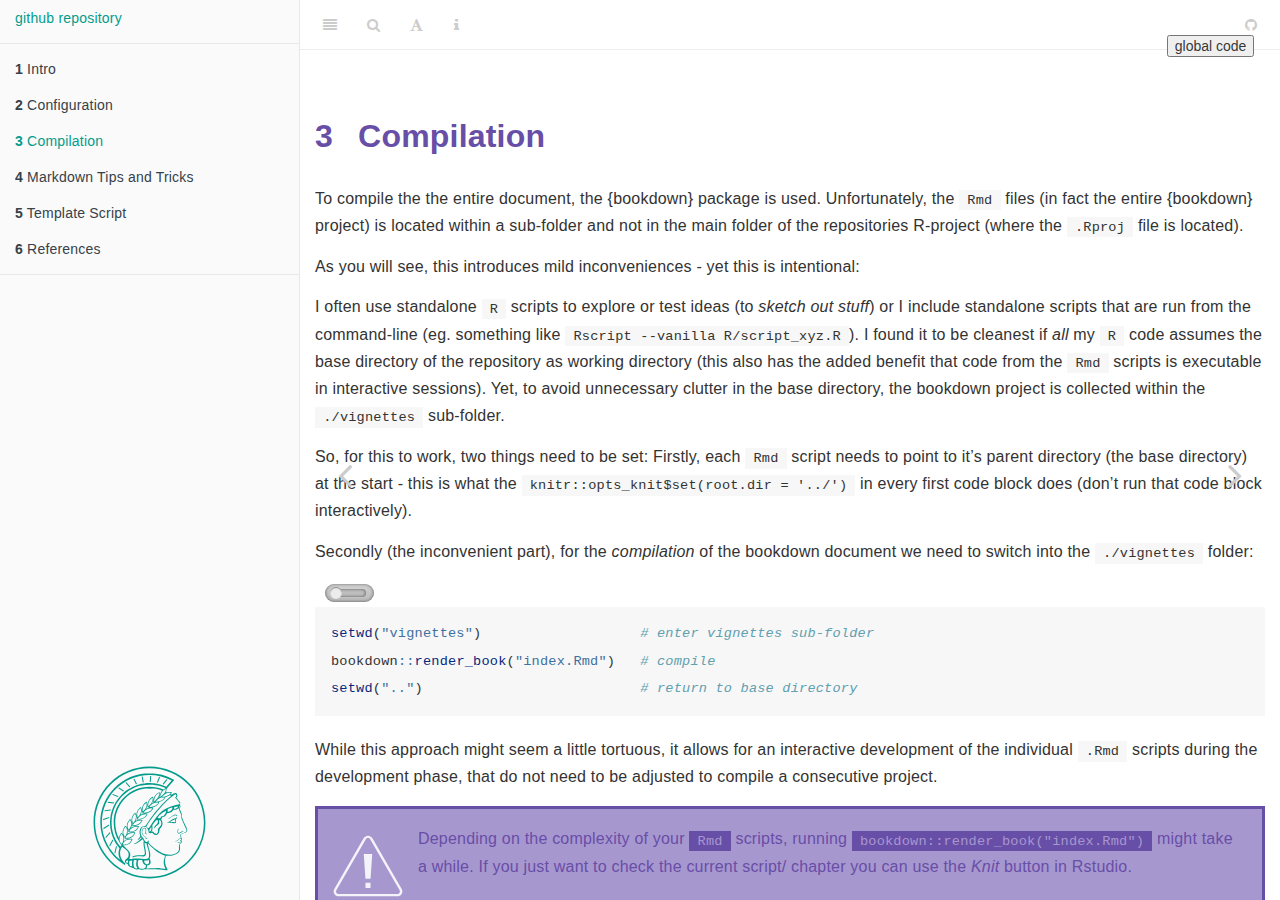
==== docs/compilation.html @ 354502ef "init" ====
<!DOCTYPE html>
<html lang="" xml:lang="">
<head>

  <meta charset="utf-8" />
  <meta http-equiv="X-UA-Compatible" content="IE=edge" />
  <title>3 Compilation | Ecology of Animal Societies</title>
  <meta name="description" content="A template for Rmarkdown-based project documentation" />
  <meta name="generator" content="bookdown 0.19 and GitBook 2.6.7" />

  <meta property="og:title" content="3 Compilation | Ecology of Animal Societies" />
  <meta property="og:type" content="book" />
  
  
  <meta property="og:description" content="A template for Rmarkdown-based project documentation" />
  <meta name="github-repo" content="k-hench/eas_bookdown" />

  <meta name="twitter:card" content="summary" />
  <meta name="twitter:title" content="3 Compilation | Ecology of Animal Societies" />
  
  <meta name="twitter:description" content="A template for Rmarkdown-based project documentation" />
  

<meta name="author" content="Author Name" />


<meta name="date" content="2021-02-04" />

  <meta name="viewport" content="width=device-width, initial-scale=1" />
  <meta name="apple-mobile-web-app-capable" content="yes" />
  <meta name="apple-mobile-web-app-status-bar-style" content="black" />
  
  
<link rel="prev" href="configuration.html"/>
<link rel="next" href="markdown-tips-and-tricks.html"/>
<script src="libs/header-attrs-2.6/header-attrs.js"></script>
<script src="libs/jquery-2.2.3/jquery.min.js"></script>
<link href="libs/gitbook-2.6.7/css/style.css" rel="stylesheet" />
<link href="libs/gitbook-2.6.7/css/plugin-table.css" rel="stylesheet" />
<link href="libs/gitbook-2.6.7/css/plugin-bookdown.css" rel="stylesheet" />
<link href="libs/gitbook-2.6.7/css/plugin-highlight.css" rel="stylesheet" />
<link href="libs/gitbook-2.6.7/css/plugin-search.css" rel="stylesheet" />
<link href="libs/gitbook-2.6.7/css/plugin-fontsettings.css" rel="stylesheet" />
<link href="libs/gitbook-2.6.7/css/plugin-clipboard.css" rel="stylesheet" />










<script>
/* ========================================================================
 * Bootstrap: transition.js v3.3.7
 * http://getbootstrap.com/javascript/#transitions
 * ========================================================================
 * Copyright 2011-2016 Twitter, Inc.
 * Licensed under MIT (https://github.com/twbs/bootstrap/blob/master/LICENSE)
 * ======================================================================== */


+function ($) {
  'use strict';

  // CSS TRANSITION SUPPORT (Shoutout: http://www.modernizr.com/)
  // ============================================================

  function transitionEnd() {
    var el = document.createElement('bootstrap')

    var transEndEventNames = {
      WebkitTransition : 'webkitTransitionEnd',
      MozTransition    : 'transitionend',
      OTransition      : 'oTransitionEnd otransitionend',
      transition       : 'transitionend'
    }

    for (var name in transEndEventNames) {
      if (el.style[name] !== undefined) {
        return { end: transEndEventNames[name] }
      }
    }

    return false // explicit for ie8 (  ._.)
  }

  // http://blog.alexmaccaw.com/css-transitions
  $.fn.emulateTransitionEnd = function (duration) {
    var called = false
    var $el = this
    $(this).one('bsTransitionEnd', function () { called = true })
    var callback = function () { if (!called) $($el).trigger($.support.transition.end) }
    setTimeout(callback, duration)
    return this
  }

  $(function () {
    $.support.transition = transitionEnd()

    if (!$.support.transition) return

    $.event.special.bsTransitionEnd = {
      bindType: $.support.transition.end,
      delegateType: $.support.transition.end,
      handle: function (e) {
        if ($(e.target).is(this)) return e.handleObj.handler.apply(this, arguments)
      }
    }
  })

}(jQuery);
</script>
<script>
/* ========================================================================
 * Bootstrap: collapse.js v3.3.7
 * http://getbootstrap.com/javascript/#collapse
 * ========================================================================
 * Copyright 2011-2016 Twitter, Inc.
 * Licensed under MIT (https://github.com/twbs/bootstrap/blob/master/LICENSE)
 * ======================================================================== */

/* jshint latedef: false */

+function ($) {
  'use strict';

  // COLLAPSE PUBLIC CLASS DEFINITION
  // ================================

  var Collapse = function (element, options) {
    this.$element      = $(element)
    this.options       = $.extend({}, Collapse.DEFAULTS, options)
    this.$trigger      = $('[data-toggle="collapse"][href="#' + element.id + '"],' +
                           '[data-toggle="collapse"][data-target="#' + element.id + '"]')
    this.transitioning = null

    if (this.options.parent) {
      this.$parent = this.getParent()
    } else {
      this.addAriaAndCollapsedClass(this.$element, this.$trigger)
    }

    if (this.options.toggle) this.toggle()
  }

  Collapse.VERSION  = '3.3.7'

  Collapse.TRANSITION_DURATION = 350

  Collapse.DEFAULTS = {
    toggle: true
  }

  Collapse.prototype.dimension = function () {
    var hasWidth = this.$element.hasClass('width')
    return hasWidth ? 'width' : 'height'
  }

  Collapse.prototype.show = function () {
    if (this.transitioning || this.$element.hasClass('in')) return

    var activesData
    var actives = this.$parent && this.$parent.children('.panel').children('.in, .collapsing')

    if (actives && actives.length) {
      activesData = actives.data('bs.collapse')
      if (activesData && activesData.transitioning) return
    }

    var startEvent = $.Event('show.bs.collapse')
    this.$element.trigger(startEvent)
    if (startEvent.isDefaultPrevented()) return

    if (actives && actives.length) {
      Plugin.call(actives, 'hide')
      activesData || actives.data('bs.collapse', null)
    }

    var dimension = this.dimension()

    this.$element
      .removeClass('collapse')
      .addClass('collapsing')[dimension](0)
      .attr('aria-expanded', true)

    this.$trigger
      .removeClass('collapsed')
      .attr('aria-expanded', true)

    this.transitioning = 1

    var complete = function () {
      this.$element
        .removeClass('collapsing')
        .addClass('collapse in')[dimension]('')
      this.transitioning = 0
      this.$element
        .trigger('shown.bs.collapse')
    }

    if (!$.support.transition) return complete.call(this)

    var scrollSize = $.camelCase(['scroll', dimension].join('-'))

    this.$element
      .one('bsTransitionEnd', $.proxy(complete, this))
      .emulateTransitionEnd(Collapse.TRANSITION_DURATION)[dimension](this.$element[0][scrollSize])
  }

  Collapse.prototype.hide = function () {
    if (this.transitioning || !this.$element.hasClass('in')) return

    var startEvent = $.Event('hide.bs.collapse')
    this.$element.trigger(startEvent)
    if (startEvent.isDefaultPrevented()) return

    var dimension = this.dimension()

    this.$element[dimension](this.$element[dimension]())[0].offsetHeight

    this.$element
      .addClass('collapsing')
      .removeClass('collapse in')
      .attr('aria-expanded', false)

    this.$trigger
      .addClass('collapsed')
      .attr('aria-expanded', false)

    this.transitioning = 1

    var complete = function () {
      this.transitioning = 0
      this.$element
        .removeClass('collapsing')
        .addClass('collapse')
        .trigger('hidden.bs.collapse')
    }

    if (!$.support.transition) return complete.call(this)

    this.$element
      [dimension](0)
      .one('bsTransitionEnd', $.proxy(complete, this))
      .emulateTransitionEnd(Collapse.TRANSITION_DURATION)
  }

  Collapse.prototype.toggle = function () {
    this[this.$element.hasClass('in') ? 'hide' : 'show']()
  }

  Collapse.prototype.getParent = function () {
    return $(this.options.parent)
      .find('[data-toggle="collapse"][data-parent="' + this.options.parent + '"]')
      .each($.proxy(function (i, element) {
        var $element = $(element)
        this.addAriaAndCollapsedClass(getTargetFromTrigger($element), $element)
      }, this))
      .end()
  }

  Collapse.prototype.addAriaAndCollapsedClass = function ($element, $trigger) {
    var isOpen = $element.hasClass('in')

    $element.attr('aria-expanded', isOpen)
    $trigger
      .toggleClass('collapsed', !isOpen)
      .attr('aria-expanded', isOpen)
  }

  function getTargetFromTrigger($trigger) {
    var href
    var target = $trigger.attr('data-target')
      || (href = $trigger.attr('href')) && href.replace(/.*(?=#[^\s]+$)/, '') // strip for ie7

    return $(target)
  }


  // COLLAPSE PLUGIN DEFINITION
  // ==========================

  function Plugin(option) {
    return this.each(function () {
      var $this   = $(this)
      var data    = $this.data('bs.collapse')
      var options = $.extend({}, Collapse.DEFAULTS, $this.data(), typeof option == 'object' && option)

      if (!data && options.toggle && /show|hide/.test(option)) options.toggle = false
      if (!data) $this.data('bs.collapse', (data = new Collapse(this, options)))
      if (typeof option == 'string') data[option]()
    })
  }

  var old = $.fn.collapse

  $.fn.collapse             = Plugin
  $.fn.collapse.Constructor = Collapse


  // COLLAPSE NO CONFLICT
  // ====================

  $.fn.collapse.noConflict = function () {
    $.fn.collapse = old
    return this
  }


  // COLLAPSE DATA-API
  // =================

  $(document).on('click.bs.collapse.data-api', '[data-toggle="collapse"]', function (e) {
    var $this   = $(this)

    if (!$this.attr('data-target')) e.preventDefault()

    var $target = getTargetFromTrigger($this)
    var data    = $target.data('bs.collapse')
    var option  = data ? 'toggle' : $this.data()

    Plugin.call($target, option)
  })

}(jQuery);
</script>
<script>
window.initializeCodeFolding = function(show) {

  // handlers for show-all and hide all
  $("#rmd-show-all-code").click(function() {
    $('div.r-code-collapse').each(function() {
      $(this).collapse('show');
    });
  });
  $("#rmd-hide-all-code").click(function() {
    $('div.r-code-collapse').each(function() {
      $(this).collapse('hide');
    });
  });
  
  // index for unique code element ids
  var currentIndex = 1;

  // select all R code blocks
  var rCodeBlocks = $('pre.sourceCode, pre.r, pre.python, pre.bash, pre.sql, pre.cpp, pre.stan');
  rCodeBlocks.each(function() {

    // create a collapsable div to wrap the code in
    var div = $('<div class="collapse r-code-collapse"></div>');
    if (show)
      div.addClass('in');
    var id = 'rcode-643E0F36' + currentIndex++;
    div.attr('id', id);
    $(this).before(div);
    $(this).detach().appendTo(div);

    // add a show code button right above
    // var showCodeText = $('<span>' + (show ? 'Hide' : 'Code') + '</span>');
    var showCodeText = $('<img style="width:45px;" src="img/both.svg">');
    var showCodeButton = $('<button type="button" class="btn btn-default btn-xs code-folding-btn pull-right"></button>');
    showCodeButton.append(showCodeText);
    showCodeButton
        .attr('data-toggle', 'collapse')
        .attr('data-target', '#' + id)
        .attr('aria-expanded', show)
        .attr('aria-controls', id);

    var buttonRow = $('<div class="row"></div>');
    var buttonCol = $('<div class="col-md-12"></div>');

    var buttonColK = $('<div class="check"><input type="checkbox" id="cc_' + id + '" class="btn btn-default btn-xs code-folding-btn pull-right ch1" /><label class="checktrue" for="cc_' + id + '" ></label></div>');

    buttonColK
        .attr('data-toggle', 'collapse')
        .attr('data-target', '#' + id)
        .attr('aria-expanded', show)
        .attr('aria-controls', id);

    //buttonCol.append(showCodeButton);
    buttonRow.append(buttonCol);
    buttonCol.append(buttonColK);

    div.before(buttonRow);

    // update state of button on show/hide
    div.on('hidden.bs.collapse', function () {
      showCodeText.text();
    });
    div.on('show.bs.collapse', function () {
      showCodeText.text();
    });
  });

}
</script>
<script>
/* ========================================================================
 * Bootstrap: dropdown.js v3.3.7
 * http://getbootstrap.com/javascript/#dropdowns
 * ========================================================================
 * Copyright 2011-2016 Twitter, Inc.
 * Licensed under MIT (https://github.com/twbs/bootstrap/blob/master/LICENSE)
 * ======================================================================== */


+function ($) {
  'use strict';

  // DROPDOWN CLASS DEFINITION
  // =========================

  var backdrop = '.dropdown-backdrop'
  var toggle   = '[data-toggle="dropdown"]'
  var Dropdown = function (element) {
    $(element).on('click.bs.dropdown', this.toggle)
  }

  Dropdown.VERSION = '3.3.7'

  function getParent($this) {
    var selector = $this.attr('data-target')

    if (!selector) {
      selector = $this.attr('href')
      selector = selector && /#[A-Za-z]/.test(selector) && selector.replace(/.*(?=#[^\s]*$)/, '') // strip for ie7
    }

    var $parent = selector && $(selector)

    return $parent && $parent.length ? $parent : $this.parent()
  }

  function clearMenus(e) {
    if (e && e.which === 3) return
    $(backdrop).remove()
    $(toggle).each(function () {
      var $this         = $(this)
      var $parent       = getParent($this)
      var relatedTarget = { relatedTarget: this }

      if (!$parent.hasClass('open')) return

      if (e && e.type == 'click' && /input|textarea/i.test(e.target.tagName) && $.contains($parent[0], e.target)) return

      $parent.trigger(e = $.Event('hide.bs.dropdown', relatedTarget))

      if (e.isDefaultPrevented()) return

      $this.attr('aria-expanded', 'false')
      $parent.removeClass('open').trigger($.Event('hidden.bs.dropdown', relatedTarget))
    })
  }

  Dropdown.prototype.toggle = function (e) {
    var $this = $(this)

    if ($this.is('.disabled, :disabled')) return

    var $parent  = getParent($this)
    var isActive = $parent.hasClass('open')

    clearMenus()

    if (!isActive) {
      if ('ontouchstart' in document.documentElement && !$parent.closest('.navbar-nav').length) {
        // if mobile we use a backdrop because click events don't delegate
        $(document.createElement('div'))
          .addClass('dropdown-backdrop')
          .insertAfter($(this))
          .on('click', clearMenus)
      }

      var relatedTarget = { relatedTarget: this }
      $parent.trigger(e = $.Event('show.bs.dropdown', relatedTarget))

      if (e.isDefaultPrevented()) return

      $this
        .trigger('focus')
        .attr('aria-expanded', 'true')

      $parent
        .toggleClass('open')
        .trigger($.Event('shown.bs.dropdown', relatedTarget))
    }

    return false
  }

  Dropdown.prototype.keydown = function (e) {
    if (!/(38|40|27|32)/.test(e.which) || /input|textarea/i.test(e.target.tagName)) return

    var $this = $(this)

    e.preventDefault()
    e.stopPropagation()

    if ($this.is('.disabled, :disabled')) return

    var $parent  = getParent($this)
    var isActive = $parent.hasClass('open')

    if (!isActive && e.which != 27 || isActive && e.which == 27) {
      if (e.which == 27) $parent.find(toggle).trigger('focus')
      return $this.trigger('click')
    }

    var desc = ' li:not(.disabled):visible a'
    var $items = $parent.find('.dropdown-menu' + desc)

    if (!$items.length) return

    var index = $items.index(e.target)

    if (e.which == 38 && index > 0)                 index--         // up
    if (e.which == 40 && index < $items.length - 1) index++         // down
    if (!~index)                                    index = 0

    $items.eq(index).trigger('focus')
  }


  // DROPDOWN PLUGIN DEFINITION
  // ==========================

  function Plugin(option) {
    return this.each(function () {
      var $this = $(this)
      var data  = $this.data('bs.dropdown')

      if (!data) $this.data('bs.dropdown', (data = new Dropdown(this)))
      if (typeof option == 'string') data[option].call($this)
    })
  }

  var old = $.fn.dropdown

  $.fn.dropdown             = Plugin
  $.fn.dropdown.Constructor = Dropdown


  // DROPDOWN NO CONFLICT
  // ====================

  $.fn.dropdown.noConflict = function () {
    $.fn.dropdown = old
    return this
  }


  // APPLY TO STANDARD DROPDOWN ELEMENTS
  // ===================================

  $(document)
    .on('click.bs.dropdown.data-api', clearMenus)
    .on('click.bs.dropdown.data-api', '.dropdown form', function (e) { e.stopPropagation() })
    .on('click.bs.dropdown.data-api', toggle, Dropdown.prototype.toggle)
    .on('keydown.bs.dropdown.data-api', toggle, Dropdown.prototype.keydown)
    .on('keydown.bs.dropdown.data-api', '.dropdown-menu', Dropdown.prototype.keydown)

}(jQuery);
</script>
<script>
$(document).ready(function() {

  // Section anchors
  $('.section h1, .section h2, .section h3, .section h4, .section h5').each(function() {
    anchor = '#' + $(this).parent().attr('id');
    $(this).addClass("hasAnchor").append('<a href="' + anchor + '" class="anchor"></a>');
  });
});
</script>
<link rel="shortcut icon" href="img/favicon.ico" />
<script>
$(document).ready(function () {
  window.initializeCodeFolding("show" === "show");
});
</script>

<script>document.write('<div class="btn-group pull-right" style="position: absolute; top: 35px; right: 2%; z-index: 10"><button type="button" class="btn btn-default btn-xs dropdown-toggle" data-toggle="dropdown" aria-haspopup="true"aria-expanded="true" data-_extension-text-contrast=""><span>global code</span><span class="caret"></span></button><ul class="dropdown-menu" style="min-width: 50px;"><li><a id="rmd-show-all-code" href="#">Show All</a></li><li><a id="rmd-hide-all-code" href="#">Hide All</a></li></ul></div>')</script>


<style type="text/css">
pre > code.sourceCode { white-space: pre; position: relative; }
pre > code.sourceCode > span { display: inline-block; line-height: 1.25; }
pre > code.sourceCode > span:empty { height: 1.2em; }
code.sourceCode > span { color: inherit; text-decoration: inherit; }
pre.sourceCode { margin: 0; }
@media screen {
div.sourceCode { overflow: auto; }
}
@media print {
pre > code.sourceCode { white-space: pre-wrap; }
pre > code.sourceCode > span { text-indent: -5em; padding-left: 5em; }
}
pre.numberSource code
  { counter-reset: source-line 0; }
pre.numberSource code > span
  { position: relative; left: -4em; counter-increment: source-line; }
pre.numberSource code > span > a:first-child::before
  { content: counter(source-line);
    position: relative; left: -1em; text-align: right; vertical-align: baseline;
    border: none; display: inline-block;
    -webkit-touch-callout: none; -webkit-user-select: none;
    -khtml-user-select: none; -moz-user-select: none;
    -ms-user-select: none; user-select: none;
    padding: 0 4px; width: 4em;
    color: #aaaaaa;
  }
pre.numberSource { margin-left: 3em; border-left: 1px solid #aaaaaa;  padding-left: 4px; }
div.sourceCode
  {   }
@media screen {
pre > code.sourceCode > span > a:first-child::before { text-decoration: underline; }
}
code span.al { color: #ff0000; font-weight: bold; } /* Alert */
code span.an { color: #60a0b0; font-weight: bold; font-style: italic; } /* Annotation */
code span.at { color: #7d9029; } /* Attribute */
code span.bn { color: #40a070; } /* BaseN */
code span.bu { } /* BuiltIn */
code span.cf { color: #007020; font-weight: bold; } /* ControlFlow */
code span.ch { color: #4070a0; } /* Char */
code span.cn { color: #880000; } /* Constant */
code span.co { color: #60a0b0; font-style: italic; } /* Comment */
code span.cv { color: #60a0b0; font-weight: bold; font-style: italic; } /* CommentVar */
code span.do { color: #ba2121; font-style: italic; } /* Documentation */
code span.dt { color: #902000; } /* DataType */
code span.dv { color: #40a070; } /* DecVal */
code span.er { color: #ff0000; font-weight: bold; } /* Error */
code span.ex { } /* Extension */
code span.fl { color: #40a070; } /* Float */
code span.fu { color: #06287e; } /* Function */
code span.im { } /* Import */
code span.in { color: #60a0b0; font-weight: bold; font-style: italic; } /* Information */
code span.kw { color: #007020; font-weight: bold; } /* Keyword */
code span.op { color: #666666; } /* Operator */
code span.ot { color: #007020; } /* Other */
code span.pp { color: #bc7a00; } /* Preprocessor */
code span.sc { color: #4070a0; } /* SpecialChar */
code span.ss { color: #bb6688; } /* SpecialString */
code span.st { color: #4070a0; } /* String */
code span.va { color: #19177c; } /* Variable */
code span.vs { color: #4070a0; } /* VerbatimString */
code span.wa { color: #60a0b0; font-weight: bold; font-style: italic; } /* Warning */
</style>

<link rel="stylesheet" href="style.css" type="text/css" />
</head>

<body>



  <div class="book without-animation with-summary font-size-2 font-family-1" data-basepath=".">

    <div class="book-summary">
      <nav role="navigation">

<ul class="summary">
<li><a href="https://github.com/k-hench/eas_bookdown">github repository</a></li>

<li class="divider"></li>
<li class="chapter" data-level="1" data-path="index.html"><a href="index.html"><i class="fa fa-check"></i><b>1</b> Intro</a>
<ul>
<li class="chapter" data-level="1.1" data-path="index.html"><a href="index.html#first-special-feature"><i class="fa fa-check"></i><b>1.1</b> First Special Feature</a></li>
</ul></li>
<li class="chapter" data-level="2" data-path="configuration.html"><a href="configuration.html"><i class="fa fa-check"></i><b>2</b> Configuration</a>
<ul>
<li class="chapter" data-level="2.1" data-path="configuration.html"><a href="configuration.html#important-files"><i class="fa fa-check"></i><b>2.1</b> Important files</a>
<ul>
<li class="chapter" data-level="2.1.1" data-path="configuration.html"><a href="configuration.html#configuration-within-_bookdown.yml"><i class="fa fa-check"></i><b>2.1.1</b> Configuration within <code>_bookdown.yml</code></a></li>
<li class="chapter" data-level="2.1.2" data-path="configuration.html"><a href="configuration.html#configuration-within-_output.yml"><i class="fa fa-check"></i><b>2.1.2</b> Configuration within <code>_output.yml</code></a></li>
<li class="chapter" data-level="2.1.3" data-path="configuration.html"><a href="configuration.html#configuration-within-index.rmd"><i class="fa fa-check"></i><b>2.1.3</b> Configuration within <code>index.Rmd</code></a></li>
</ul></li>
<li class="chapter" data-level="2.2" data-path="configuration.html"><a href="configuration.html#clean-up"><i class="fa fa-check"></i><b>2.2</b> Clean Up</a></li>
<li class="chapter" data-level="2.3" data-path="configuration.html"><a href="configuration.html#nice-to-haves"><i class="fa fa-check"></i><b>2.3</b> Nice-to-haves</a>
<ul>
<li class="chapter" data-level="2.3.1" data-path="configuration.html"><a href="configuration.html#default-code-folding"><i class="fa fa-check"></i><b>2.3.1</b> Default Code Folding</a></li>
<li class="chapter" data-level="2.3.2" data-path="configuration.html"><a href="configuration.html#color-scheme"><i class="fa fa-check"></i><b>2.3.2</b> Color Scheme</a></li>
</ul></li>
</ul></li>
<li class="chapter" data-level="3" data-path="compilation.html"><a href="compilation.html"><i class="fa fa-check"></i><b>3</b> Compilation</a></li>
<li class="chapter" data-level="4" data-path="markdown-tips-and-tricks.html"><a href="markdown-tips-and-tricks.html"><i class="fa fa-check"></i><b>4</b> Markdown Tips and Tricks</a>
<ul>
<li class="chapter" data-level="4.1" data-path="markdown-tips-and-tricks.html"><a href="markdown-tips-and-tricks.html#beware-think-boxes"><i class="fa fa-check"></i><b>4.1</b> Beware/ Think Boxes</a></li>
<li class="chapter" data-level="4.2" data-path="markdown-tips-and-tricks.html"><a href="markdown-tips-and-tricks.html#saving-and-loading-intermediate-steps"><i class="fa fa-check"></i><b>4.2</b> Saving and Loading Intermediate Steps</a></li>
<li class="chapter" data-level="4.3" data-path="markdown-tips-and-tricks.html"><a href="markdown-tips-and-tricks.html#citations"><i class="fa fa-check"></i><b>4.3</b> Citations</a></li>
<li class="chapter" data-level="4.4" data-path="markdown-tips-and-tricks.html"><a href="markdown-tips-and-tricks.html#more-help-with-rmarkdown-and-bookdown"><i class="fa fa-check"></i><b>4.4</b> More Help with Rmarkdown and Bookdown</a></li>
</ul></li>
<li class="chapter" data-level="5" data-path="template-script.html"><a href="template-script.html"><i class="fa fa-check"></i><b>5</b> Template Script</a></li>
<li class="chapter" data-level="6" data-path="references.html"><a href="references.html"><i class="fa fa-check"></i><b>6</b> References</a></li>
<li class="divider"></li>
<img style="position:absolute; bottom:0px; left:0px; width:100%; pointer-events:none;" src="./img/eas_logo.svg">

</ul>

      </nav>
    </div>

    <div class="book-body">
      <div class="body-inner">
        <div class="book-header" role="navigation">
          <h1>
            <i class="fa fa-circle-o-notch fa-spin"></i><a href="./">Ecology of Animal Societies</a>
          </h1>
        </div>

        <div class="page-wrapper" tabindex="-1" role="main">
          <div class="page-inner">

            <section class="normal" id="section-">
<div id="compilation" class="section level1" number="3">
<h1><span class="header-section-number">3</span> Compilation</h1>
<p>To compile the the entire document, the {bookdown} package is used.
Unfortunately, the <code>Rmd</code> files (in fact the entire {bookdown} project) is located within a sub-folder and not in the main folder of the repositories R-project (where the <code>.Rproj</code> file is located).</p>
<p>As you will see, this introduces mild inconveniences - yet this is intentional:</p>
<p>I often use standalone <code>R</code> scripts to explore or test ideas (to <em>sketch out stuff</em>) or I include standalone scripts that are run from the command-line (eg. something like <code>Rscript --vanilla R/script_xyz.R</code>).
I found it to be cleanest if <em>all</em> my <code>R</code> code assumes the base directory of the repository as working directory (this also has the added benefit that code from the <code>Rmd</code> scripts is executable in interactive sessions).
Yet, to avoid unnecessary clutter in the base directory, the bookdown project is collected within the <code>./vignettes</code> sub-folder.</p>
<p>So, for this to work, two things need to be set:
Firstly, each <code>Rmd</code> script needs to point to it’s parent directory (the base directory) at the start - this is what the <code>knitr::opts_knit$set(root.dir = '../')</code> in every first code block does (don’t run that code block interactively).</p>
<p>Secondly (the inconvenient part), for the <em>compilation</em> of the bookdown document we need to switch into the <code>./vignettes</code> folder:</p>
<div class="sourceCode" id="cb9"><pre class="sourceCode r"><code class="sourceCode r"><span id="cb9-1"><a href="compilation.html#cb9-1" aria-hidden="true" tabindex="-1"></a><span class="fu">setwd</span>(<span class="st">&quot;vignettes&quot;</span>)                   <span class="co"># enter vignettes sub-folder</span></span>
<span id="cb9-2"><a href="compilation.html#cb9-2" aria-hidden="true" tabindex="-1"></a>bookdown<span class="sc">::</span><span class="fu">render_book</span>(<span class="st">&quot;index.Rmd&quot;</span>)   <span class="co"># compile</span></span>
<span id="cb9-3"><a href="compilation.html#cb9-3" aria-hidden="true" tabindex="-1"></a><span class="fu">setwd</span>(<span class="st">&quot;..&quot;</span>)                          <span class="co"># return to base directory</span></span></code></pre></div>
<p>While this approach might seem a little tortuous, it allows for an interactive development of the individual <code>.Rmd</code> scripts during the development phase, that do not need to be adjusted to compile a consecutive project.</p>
<div class="beware">
<p>Depending on the complexity of your <code>Rmd</code> scripts, running <code>bookdown::render_book("index.Rmd")</code> might take a while.
If you just want to check the current script/ chapter you can use the <em>Knit</em> button in Rstudio.</p>
</div>
<hr />

</div>
            </section>

          </div>
        </div>
      </div>
<a href="configuration.html" class="navigation navigation-prev " aria-label="Previous page"><i class="fa fa-angle-left"></i></a>
<a href="markdown-tips-and-tricks.html" class="navigation navigation-next " aria-label="Next page"><i class="fa fa-angle-right"></i></a>
    </div>
  </div>
<script src="libs/gitbook-2.6.7/js/app.min.js"></script>
<script src="libs/gitbook-2.6.7/js/lunr.js"></script>
<script src="libs/gitbook-2.6.7/js/clipboard.min.js"></script>
<script src="libs/gitbook-2.6.7/js/plugin-search.js"></script>
<script src="libs/gitbook-2.6.7/js/plugin-sharing.js"></script>
<script src="libs/gitbook-2.6.7/js/plugin-fontsettings.js"></script>
<script src="libs/gitbook-2.6.7/js/plugin-bookdown.js"></script>
<script src="libs/gitbook-2.6.7/js/jquery.highlight.js"></script>
<script src="libs/gitbook-2.6.7/js/plugin-clipboard.js"></script>
<script>
gitbook.require(["gitbook"], function(gitbook) {
gitbook.start({
"sharing": {
"github": true,
"facebook": false,
"twitter": false,
"linkedin": false,
"weibo": false,
"instapaper": false,
"vk": false,
"all": "github"
},
"fontsettings": {
"theme": "white",
"family": "sans",
"size": 2
},
"edit": {
"link": null,
"text": null
},
"history": {
"link": null,
"text": null
},
"view": {
"link": null,
"text": null
},
"download": null,
"toc": {
"collapse": "section"
}
});
});
</script>

<!-- dynamically load mathjax for compatibility with self-contained -->
<script>
  (function () {
    var script = document.createElement("script");
    script.type = "text/javascript";
    var src = "true";
    if (src === "" || src === "true") src = "https://mathjax.rstudio.com/latest/MathJax.js?config=TeX-MML-AM_CHTML";
    if (location.protocol !== "file:")
      if (/^https?:/.test(src))
        src = src.replace(/^https?:/, '');
    script.src = src;
    document.getElementsByTagName("head")[0].appendChild(script);
  })();
</script>
</body>

</html>
---- docs/libs/gitbook-2.6.7/css/style.css ----
/*! normalize.css v2.1.0 | MIT License | git.io/normalize */img,legend{border:0}*,.fa{-webkit-font-smoothing:antialiased}.fa-ul>li,sub,sup{position:relative}.book .book-body .page-wrapper .page-inner section.normal hr:after,.book-langs-index .inner .languages:after,.buttons:after,.dropdown-menu .buttons:after{clear:both}body,html{-ms-text-size-adjust:100%;-webkit-text-size-adjust:100%}article,aside,details,figcaption,figure,footer,header,hgroup,main,nav,section,summary{display:block}audio,canvas,video{display:inline-block}.hidden,[hidden]{display:none}audio:not([controls]){display:none;height:0}html{font-family:sans-serif}body,figure{margin:0}a:focus{outline:dotted thin}a:active,a:hover{outline:0}h1{font-size:2em;margin:.67em 0}abbr[title]{border-bottom:1px dotted}b,strong{font-weight:700}dfn{font-style:italic}hr{-moz-box-sizing:content-box;box-sizing:content-box;height:0}mark{background:#ff0;color:#000}code,kbd,pre,samp{font-family:monospace,serif;font-size:1em}pre{white-space:pre-wrap}q{quotes:"\201C" "\201D" "\2018" "\2019"}small{font-size:80%}sub,sup{font-size:75%;line-height:0;vertical-align:baseline}sup{top:-.5em}sub{bottom:-.25em}svg:not(:root){overflow:hidden}fieldset{border:1px solid silver;margin:0 2px;padding:.35em .625em .75em}legend{padding:0}button,input,select,textarea{font-family:inherit;font-size:100%;margin:0}button,input{line-height:normal}button,select{text-transform:none}button,html input[type=button],input[type=reset],input[type=submit]{-webkit-appearance:button;cursor:pointer}button[disabled],html input[disabled]{cursor:default}input[type=checkbox],input[type=radio]{box-sizing:border-box;padding:0}input[type=search]{-webkit-appearance:textfield;-moz-box-sizing:content-box;-webkit-box-sizing:content-box;box-sizing:content-box}input[type=search]::-webkit-search-cancel-button{margin-right:10px;}button::-moz-focus-inner,input::-moz-focus-inner{border:0;padding:0}textarea{overflow:auto;vertical-align:top}table{border-collapse:collapse;border-spacing:0}/*!
 * Preboot v2
 *
 * Open sourced under MIT license by @mdo.
 * Some variables and mixins from Bootstrap (Apache 2 license).
 */.link-inherit,.link-inherit:focus,.link-inherit:hover{color:inherit}.fa,.fa-stack{display:inline-block}/*!
 *  Font Awesome 4.1.0 by @davegandy - http://fontawesome.io - @fontawesome
 *  License - http://fontawesome.io/license (Font: SIL OFL 1.1, CSS: MIT License)
 */@font-face{font-family:FontAwesome;src:url(./fontawesome/fontawesome-webfont.ttf?v=4.1.0) format('truetype');font-weight:400;font-style:normal}.fa{font-family:FontAwesome;font-style:normal;font-weight:400;line-height:1;-moz-osx-font-smoothing:grayscale}.book .book-header,.book .book-summary{font-family:"Helvetica Neue",Helvetica,Arial,sans-serif}.fa-lg{font-size:1.33333333em;line-height:.75em;vertical-align:-15%}.fa-2x{font-size:2em}.fa-3x{font-size:3em}.fa-4x{font-size:4em}.fa-5x{font-size:5em}.fa-fw{width:1.28571429em;text-align:center}.fa-ul{padding-left:0;margin-left:2.14285714em;list-style-type:none}.fa-li{position:absolute;left:-2.14285714em;width:2.14285714em;top:.14285714em;text-align:center}.fa-li.fa-lg{left:-1.85714286em}.fa-border{padding:.2em .25em .15em;border:.08em solid #eee;border-radius:.1em}.pull-right{float:right}.pull-left{float:left}.fa.pull-left{margin-right:.3em}.fa.pull-right{margin-left:.3em}.fa-spin{-webkit-animation:spin 2s infinite linear;-moz-animation:spin 2s infinite linear;-o-animation:spin 2s infinite linear;animation:spin 2s infinite linear}@-moz-keyframes spin{0%{-moz-transform:rotate(0)}100%{-moz-transform:rotate(359deg)}}@-webkit-keyframes spin{0%{-webkit-transform:rotate(0)}100%{-webkit-transform:rotate(359deg)}}@-o-keyframes spin{0%{-o-transform:rotate(0)}100%{-o-transform:rotate(359deg)}}@keyframes spin{0%{-webkit-transform:rotate(0);transform:rotate(0)}100%{-webkit-transform:rotate(359deg);transform:rotate(359deg)}}.fa-rotate-90{filter:progid:DXImageTransform.Microsoft.BasicImage(rotation=1);-webkit-transform:rotate(90deg);-moz-transform:rotate(90deg);-ms-transform:rotate(90deg);-o-transform:rotate(90deg);transform:rotate(90deg)}.fa-rotate-180{filter:progid:DXImageTransform.Microsoft.BasicImage(rotation=2);-webkit-transform:rotate(180deg);-moz-transform:rotate(180deg);-ms-transform:rotate(180deg);-o-transform:rotate(180deg);transform:rotate(180deg)}.fa-rotate-270{filter:progid:DXImageTransform.Microsoft.BasicImage(rotation=3);-webkit-transform:rotate(270deg);-moz-transform:rotate(270deg);-ms-transform:rotate(270deg);-o-transform:rotate(270deg);transform:rotate(270deg)}.fa-flip-horizontal{filter:progid:DXImageTransform.Microsoft.BasicImage(rotation=0, mirror=1);-webkit-transform:scale(-1,1);-moz-transform:scale(-1,1);-ms-transform:scale(-1,1);-o-transform:scale(-1,1);transform:scale(-1,1)}.fa-flip-vertical{filter:progid:DXImageTransform.Microsoft.BasicImage(rotation=2, mirror=1);-webkit-transform:scale(1,-1);-moz-transform:scale(1,-1);-ms-transform:scale(1,-1);-o-transform:scale(1,-1);transform:scale(1,-1)}.fa-stack{position:relative;width:2em;height:2em;line-height:2em;vertical-align:middle}.fa-stack-1x,.fa-stack-2x{position:absolute;left:0;width:100%;text-align:center}.fa-stack-1x{line-height:inherit}.fa-stack-2x{font-size:2em}.fa-inverse{color:#fff}.fa-glass:before{content:"\f000"}.fa-music:before{content:"\f001"}.fa-search:before{content:"\f002"}.fa-envelope-o:before{content:"\f003"}.fa-heart:before{content:"\f004"}.fa-star:before{content:"\f005"}.fa-star-o:before{content:"\f006"}.fa-user:before{content:"\f007"}.fa-film:before{content:"\f008"}.fa-th-large:before{content:"\f009"}.fa-th:before{content:"\f00a"}.fa-th-list:before{content:"\f00b"}.fa-check:before{content:"\f00c"}.fa-times:before{content:"\f00d"}.fa-search-plus:before{content:"\f00e"}.fa-search-minus:before{content:"\f010"}.fa-power-off:before{content:"\f011"}.fa-signal:before{content:"\f012"}.fa-cog:before,.fa-gear:before{content:"\f013"}.fa-trash-o:before{content:"\f014"}.fa-home:before{content:"\f015"}.fa-file-o:before{content:"\f016"}.fa-clock-o:before{content:"\f017"}.fa-road:before{content:"\f018"}.fa-download:before{content:"\f019"}.fa-arrow-circle-o-down:before{content:"\f01a"}.fa-arrow-circle-o-up:before{content:"\f01b"}.fa-inbox:before{content:"\f01c"}.fa-play-circle-o:before{content:"\f01d"}.fa-repeat:before,.fa-rotate-right:before{content:"\f01e"}.fa-refresh:before{content:"\f021"}.fa-list-alt:before{content:"\f022"}.fa-lock:before{content:"\f023"}.fa-flag:before{content:"\f024"}.fa-headphones:before{content:"\f025"}.fa-volume-off:before{content:"\f026"}.fa-volume-down:before{content:"\f027"}.fa-volume-up:before{content:"\f028"}.fa-qrcode:before{content:"\f029"}.fa-barcode:before{content:"\f02a"}.fa-tag:before{content:"\f02b"}.fa-tags:before{content:"\f02c"}.fa-book:before{content:"\f02d"}.fa-bookmark:before{content:"\f02e"}.fa-print:before{content:"\f02f"}.fa-camera:before{content:"\f030"}.fa-font:before{content:"\f031"}.fa-bold:before{content:"\f032"}.fa-italic:before{content:"\f033"}.fa-text-height:before{content:"\f034"}.fa-text-width:before{content:"\f035"}.fa-align-left:before{content:"\f036"}.fa-align-center:before{content:"\f037"}.fa-align-right:before{content:"\f038"}.fa-align-justify:before{content:"\f039"}.fa-list:before{content:"\f03a"}.fa-dedent:before,.fa-outdent:before{content:"\f03b"}.fa-indent:before{content:"\f03c"}.fa-video-camera:before{content:"\f03d"}.fa-image:before,.fa-photo:before,.fa-picture-o:before{content:"\f03e"}.fa-pencil:before{content:"\f040"}.fa-map-marker:before{content:"\f041"}.fa-adjust:before{content:"\f042"}.fa-tint:before{content:"\f043"}.fa-edit:before,.fa-pencil-square-o:before{content:"\f044"}.fa-share-square-o:before{content:"\f045"}.fa-check-square-o:before{content:"\f046"}.fa-arrows:before{content:"\f047"}.fa-step-backward:before{content:"\f048"}.fa-fast-backward:before{content:"\f049"}.fa-backward:before{content:"\f04a"}.fa-play:before{content:"\f04b"}.fa-pause:before{content:"\f04c"}.fa-stop:before{content:"\f04d"}.fa-forward:before{content:"\f04e"}.fa-fast-forward:before{content:"\f050"}.fa-step-forward:before{content:"\f051"}.fa-eject:before{content:"\f052"}.fa-chevron-left:before{content:"\f053"}.fa-chevron-right:before{content:"\f054"}.fa-plus-circle:before{content:"\f055"}.fa-minus-circle:before{content:"\f056"}.fa-times-circle:before{content:"\f057"}.fa-check-circle:before{content:"\f058"}.fa-question-circle:before{content:"\f059"}.fa-info-circle:before{content:"\f05a"}.fa-crosshairs:before{content:"\f05b"}.fa-times-circle-o:before{content:"\f05c"}.fa-check-circle-o:before{content:"\f05d"}.fa-ban:before{content:"\f05e"}.fa-arrow-left:before{content:"\f060"}.fa-arrow-right:before{content:"\f061"}.fa-arrow-up:before{content:"\f062"}.fa-arrow-down:before{content:"\f063"}.fa-mail-forward:before,.fa-share:before{content:"\f064"}.fa-expand:before{content:"\f065"}.fa-compress:before{content:"\f066"}.fa-plus:before{content:"\f067"}.fa-minus:before{content:"\f068"}.fa-asterisk:before{content:"\f069"}.fa-exclamation-circle:before{content:"\f06a"}.fa-gift:before{content:"\f06b"}.fa-leaf:before{content:"\f06c"}.fa-fire:before{content:"\f06d"}.fa-eye:before{content:"\f06e"}.fa-eye-slash:before{content:"\f070"}.fa-exclamation-triangle:before,.fa-warning:before{content:"\f071"}.fa-plane:before{content:"\f072"}.fa-calendar:before{content:"\f073"}.fa-random:before{content:"\f074"}.fa-comment:before{content:"\f075"}.fa-magnet:before{content:"\f076"}.fa-chevron-up:before{content:"\f077"}.fa-chevron-down:before{content:"\f078"}.fa-retweet:before{content:"\f079"}.fa-shopping-cart:before{content:"\f07a"}.fa-folder:before{content:"\f07b"}.fa-folder-open:before{content:"\f07c"}.fa-arrows-v:before{content:"\f07d"}.fa-arrows-h:before{content:"\f07e"}.fa-bar-chart-o:before{content:"\f080"}.fa-twitter-square:before{content:"\f081"}.fa-facebook-square:before{content:"\f082"}.fa-camera-retro:before{content:"\f083"}.fa-key:before{content:"\f084"}.fa-cogs:before,.fa-gears:before{content:"\f085"}.fa-comments:before{content:"\f086"}.fa-thumbs-o-up:before{content:"\f087"}.fa-thumbs-o-down:before{content:"\f088"}.fa-star-half:before{content:"\f089"}.fa-heart-o:before{content:"\f08a"}.fa-sign-out:before{content:"\f08b"}.fa-linkedin-square:before{content:"\f08c"}.fa-thumb-tack:before{content:"\f08d"}.fa-external-link:before{content:"\f08e"}.fa-sign-in:before{content:"\f090"}.fa-trophy:before{content:"\f091"}.fa-github-square:before{content:"\f092"}.fa-upload:before{content:"\f093"}.fa-lemon-o:before{content:"\f094"}.fa-phone:before{content:"\f095"}.fa-square-o:before{content:"\f096"}.fa-bookmark-o:before{content:"\f097"}.fa-phone-square:before{content:"\f098"}.fa-twitter:before{content:"\f099"}.fa-facebook:before{content:"\f09a"}.fa-github:before{content:"\f09b"}.fa-unlock:before{content:"\f09c"}.fa-credit-card:before{content:"\f09d"}.fa-rss:before{content:"\f09e"}.fa-hdd-o:before{content:"\f0a0"}.fa-bullhorn:before{content:"\f0a1"}.fa-bell:before{content:"\f0f3"}.fa-certificate:before{content:"\f0a3"}.fa-hand-o-right:before{content:"\f0a4"}.fa-hand-o-left:before{content:"\f0a5"}.fa-hand-o-up:before{content:"\f0a6"}.fa-hand-o-down:before{content:"\f0a7"}.fa-arrow-circle-left:before{content:"\f0a8"}.fa-arrow-circle-right:before{content:"\f0a9"}.fa-arrow-circle-up:before{content:"\f0aa"}.fa-arrow-circle-down:before{content:"\f0ab"}.fa-globe:before{content:"\f0ac"}.fa-wrench:before{content:"\f0ad"}.fa-tasks:before{content:"\f0ae"}.fa-filter:before{content:"\f0b0"}.fa-briefcase:before{content:"\f0b1"}.fa-arrows-alt:before{content:"\f0b2"}.fa-group:before,.fa-users:before{content:"\f0c0"}.fa-chain:before,.fa-link:before{content:"\f0c1"}.fa-cloud:before{content:"\f0c2"}.fa-flask:before{content:"\f0c3"}.fa-cut:before,.fa-scissors:before{content:"\f0c4"}.fa-copy:before,.fa-files-o:before{content:"\f0c5"}.fa-paperclip:before{content:"\f0c6"}.fa-floppy-o:before,.fa-save:before{content:"\f0c7"}.fa-square:before{content:"\f0c8"}.fa-bars:before,.fa-navicon:before,.fa-reorder:before{content:"\f0c9"}.fa-list-ul:before{content:"\f0ca"}.fa-list-ol:before{content:"\f0cb"}.fa-strikethrough:before{content:"\f0cc"}.fa-underline:before{content:"\f0cd"}.fa-table:before{content:"\f0ce"}.fa-magic:before{content:"\f0d0"}.fa-truck:before{content:"\f0d1"}.fa-pinterest:before{content:"\f0d2"}.fa-pinterest-square:before{content:"\f0d3"}.fa-google-plus-square:before{content:"\f0d4"}.fa-google-plus:before{content:"\f0d5"}.fa-money:before{content:"\f0d6"}.fa-caret-down:before{content:"\f0d7"}.fa-caret-up:before{content:"\f0d8"}.fa-caret-left:before{content:"\f0d9"}.fa-caret-right:before{content:"\f0da"}.fa-columns:before{content:"\f0db"}.fa-sort:before,.fa-unsorted:before{content:"\f0dc"}.fa-sort-desc:before,.fa-sort-down:before{content:"\f0dd"}.fa-sort-asc:before,.fa-sort-up:before{content:"\f0de"}.fa-envelope:before{content:"\f0e0"}.fa-linkedin:before{content:"\f0e1"}.fa-rotate-left:before,.fa-undo:before{content:"\f0e2"}.fa-gavel:before,.fa-legal:before{content:"\f0e3"}.fa-dashboard:before,.fa-tachometer:before{content:"\f0e4"}.fa-comment-o:before{content:"\f0e5"}.fa-comments-o:before{content:"\f0e6"}.fa-bolt:before,.fa-flash:before{content:"\f0e7"}.fa-sitemap:before{content:"\f0e8"}.fa-umbrella:before{content:"\f0e9"}.fa-clipboard:before,.fa-paste:before{content:"\f0ea"}.fa-lightbulb-o:before{content:"\f0eb"}.fa-exchange:before{content:"\f0ec"}.fa-cloud-download:before{content:"\f0ed"}.fa-cloud-upload:before{content:"\f0ee"}.fa-user-md:before{content:"\f0f0"}.fa-stethoscope:before{content:"\f0f1"}.fa-suitcase:before{content:"\f0f2"}.fa-bell-o:before{content:"\f0a2"}.fa-coffee:before{content:"\f0f4"}.fa-cutlery:before{content:"\f0f5"}.fa-file-text-o:before{content:"\f0f6"}.fa-building-o:before{content:"\f0f7"}.fa-hospital-o:before{content:"\f0f8"}.fa-ambulance:before{content:"\f0f9"}.fa-medkit:before{content:"\f0fa"}.fa-fighter-jet:before{content:"\f0fb"}.fa-beer:before{content:"\f0fc"}.fa-h-square:before{content:"\f0fd"}.fa-plus-square:before{content:"\f0fe"}.fa-angle-double-left:before{content:"\f100"}.fa-angle-double-right:before{content:"\f101"}.fa-angle-double-up:before{content:"\f102"}.fa-angle-double-down:before{content:"\f103"}.fa-angle-left:before{content:"\f104"}.fa-angle-right:before{content:"\f105"}.fa-angle-up:before{content:"\f106"}.fa-angle-down:before{content:"\f107"}.fa-desktop:before{content:"\f108"}.fa-laptop:before{content:"\f109"}.fa-tablet:before{content:"\f10a"}.fa-mobile-phone:before,.fa-mobile:before{content:"\f10b"}.fa-circle-o:before{content:"\f10c"}.fa-quote-left:before{content:"\f10d"}.fa-quote-right:before{content:"\f10e"}.fa-spinner:before{content:"\f110"}.fa-circle:before{content:"\f111"}.fa-mail-reply:before,.fa-reply:before{content:"\f112"}.fa-github-alt:before{content:"\f113"}.fa-folder-o:before{content:"\f114"}.fa-folder-open-o:before{content:"\f115"}.fa-smile-o:before{content:"\f118"}.fa-frown-o:before{content:"\f119"}.fa-meh-o:before{content:"\f11a"}.fa-gamepad:before{content:"\f11b"}.fa-keyboard-o:before{content:"\f11c"}.fa-flag-o:before{content:"\f11d"}.fa-flag-checkered:before{content:"\f11e"}.fa-terminal:before{content:"\f120"}.fa-code:before{content:"\f121"}.fa-mail-reply-all:before,.fa-reply-all:before{content:"\f122"}.fa-star-half-empty:before,.fa-star-half-full:before,.fa-star-half-o:before{content:"\f123"}.fa-location-arrow:before{content:"\f124"}.fa-crop:before{content:"\f125"}.fa-code-fork:before{content:"\f126"}.fa-chain-broken:before,.fa-unlink:before{content:"\f127"}.fa-question:before{content:"\f128"}.fa-info:before{content:"\f129"}.fa-exclamation:before{content:"\f12a"}.fa-superscript:before{content:"\f12b"}.fa-subscript:before{content:"\f12c"}.fa-eraser:before{content:"\f12d"}.fa-puzzle-piece:before{content:"\f12e"}.fa-microphone:before{content:"\f130"}.fa-microphone-slash:before{content:"\f131"}.fa-shield:before{content:"\f132"}.fa-calendar-o:before{content:"\f133"}.fa-fire-extinguisher:before{content:"\f134"}.fa-rocket:before{content:"\f135"}.fa-maxcdn:before{content:"\f136"}.fa-chevron-circle-left:before{content:"\f137"}.fa-chevron-circle-right:before{content:"\f138"}.fa-chevron-circle-up:before{content:"\f139"}.fa-chevron-circle-down:before{content:"\f13a"}.fa-html5:before{content:"\f13b"}.fa-css3:before{content:"\f13c"}.fa-anchor:before{content:"\f13d"}.fa-unlock-alt:before{content:"\f13e"}.fa-bullseye:before{content:"\f140"}.fa-ellipsis-h:before{content:"\f141"}.fa-ellipsis-v:before{content:"\f142"}.fa-rss-square:before{content:"\f143"}.fa-play-circle:before{content:"\f144"}.fa-ticket:before{content:"\f145"}.fa-minus-square:before{content:"\f146"}.fa-minus-square-o:before{content:"\f147"}.fa-level-up:before{content:"\f148"}.fa-level-down:before{content:"\f149"}.fa-check-square:before{content:"\f14a"}.fa-pencil-square:before{content:"\f14b"}.fa-external-link-square:before{content:"\f14c"}.fa-share-square:before{content:"\f14d"}.fa-compass:before{content:"\f14e"}.fa-caret-square-o-down:before,.fa-toggle-down:before{content:"\f150"}.fa-caret-square-o-up:before,.fa-toggle-up:before{content:"\f151"}.fa-caret-square-o-right:before,.fa-toggle-right:before{content:"\f152"}.fa-eur:before,.fa-euro:before{content:"\f153"}.fa-gbp:before{content:"\f154"}.fa-dollar:before,.fa-usd:before{content:"\f155"}.fa-inr:before,.fa-rupee:before{content:"\f156"}.fa-cny:before,.fa-jpy:before,.fa-rmb:before,.fa-yen:before{content:"\f157"}.fa-rouble:before,.fa-rub:before,.fa-ruble:before{content:"\f158"}.fa-krw:before,.fa-won:before{content:"\f159"}.fa-bitcoin:before,.fa-btc:before{content:"\f15a"}.fa-file:before{content:"\f15b"}.fa-file-text:before{content:"\f15c"}.fa-sort-alpha-asc:before{content:"\f15d"}.fa-sort-alpha-desc:before{content:"\f15e"}.fa-sort-amount-asc:before{content:"\f160"}.fa-sort-amount-desc:before{content:"\f161"}.fa-sort-numeric-asc:before{content:"\f162"}.fa-sort-numeric-desc:before{content:"\f163"}.fa-thumbs-up:before{content:"\f164"}.fa-thumbs-down:before{content:"\f165"}.fa-youtube-square:before{content:"\f166"}.fa-youtube:before{content:"\f167"}.fa-xing:before{content:"\f168"}.fa-xing-square:before{content:"\f169"}.fa-youtube-play:before{content:"\f16a"}.fa-dropbox:before{content:"\f16b"}.fa-stack-overflow:before{content:"\f16c"}.fa-instagram:before{content:"\f16d"}.fa-flickr:before{content:"\f16e"}.fa-adn:before{content:"\f170"}.fa-bitbucket:before{content:"\f171"}.fa-bitbucket-square:before{content:"\f172"}.fa-tumblr:before{content:"\f173"}.fa-tumblr-square:before{content:"\f174"}.fa-long-arrow-down:before{content:"\f175"}.fa-long-arrow-up:before{content:"\f176"}.fa-long-arrow-left:before{content:"\f177"}.fa-long-arrow-right:before{content:"\f178"}.fa-apple:before{content:"\f179"}.fa-windows:before{content:"\f17a"}.fa-android:before{content:"\f17b"}.fa-linux:before{content:"\f17c"}.fa-dribbble:before{content:"\f17d"}.fa-skype:before{content:"\f17e"}.fa-foursquare:before{content:"\f180"}.fa-trello:before{content:"\f181"}.fa-female:before{content:"\f182"}.fa-male:before{content:"\f183"}.fa-gittip:before{content:"\f184"}.fa-sun-o:before{content:"\f185"}.fa-moon-o:before{content:"\f186"}.fa-archive:before{content:"\f187"}.fa-bug:before{content:"\f188"}.fa-vk:before{content:"\f189"}.fa-weibo:before{content:"\f18a"}.fa-renren:before{content:"\f18b"}.fa-pagelines:before{content:"\f18c"}.fa-stack-exchange:before{content:"\f18d"}.fa-arrow-circle-o-right:before{content:"\f18e"}.fa-arrow-circle-o-left:before{content:"\f190"}.fa-caret-square-o-left:before,.fa-toggle-left:before{content:"\f191"}.fa-dot-circle-o:before{content:"\f192"}.fa-wheelchair:before{content:"\f193"}.fa-vimeo-square:before{content:"\f194"}.fa-try:before,.fa-turkish-lira:before{content:"\f195"}.fa-plus-square-o:before{content:"\f196"}.fa-space-shuttle:before{content:"\f197"}.fa-slack:before{content:"\f198"}.fa-envelope-square:before{content:"\f199"}.fa-wordpress:before{content:"\f19a"}.fa-openid:before{content:"\f19b"}.fa-bank:before,.fa-institution:before,.fa-university:before{content:"\f19c"}.fa-graduation-cap:before,.fa-mortar-board:before{content:"\f19d"}.fa-yahoo:before{content:"\f19e"}.fa-google:before{content:"\f1a0"}.fa-reddit:before{content:"\f1a1"}.fa-reddit-square:before{content:"\f1a2"}.fa-stumbleupon-circle:before{content:"\f1a3"}.fa-stumbleupon:before{content:"\f1a4"}.fa-delicious:before{content:"\f1a5"}.fa-digg:before{content:"\f1a6"}.fa-pied-piper-square:before,.fa-pied-piper:before{content:"\f1a7"}.fa-pied-piper-alt:before{content:"\f1a8"}.fa-drupal:before{content:"\f1a9"}.fa-joomla:before{content:"\f1aa"}.fa-language:before{content:"\f1ab"}.fa-fax:before{content:"\f1ac"}.fa-building:before{content:"\f1ad"}.fa-child:before{content:"\f1ae"}.fa-paw:before{content:"\f1b0"}.fa-spoon:before{content:"\f1b1"}.fa-cube:before{content:"\f1b2"}.fa-cubes:before{content:"\f1b3"}.fa-behance:before{content:"\f1b4"}.fa-behance-square:before{content:"\f1b5"}.fa-steam:before{content:"\f1b6"}.fa-steam-square:before{content:"\f1b7"}.fa-recycle:before{content:"\f1b8"}.fa-automobile:before,.fa-car:before{content:"\f1b9"}.fa-cab:before,.fa-taxi:before{content:"\f1ba"}.fa-tree:before{content:"\f1bb"}.fa-spotify:before{content:"\f1bc"}.fa-deviantart:before{content:"\f1bd"}.fa-soundcloud:before{content:"\f1be"}.fa-database:before{content:"\f1c0"}.fa-file-pdf-o:before{content:"\f1c1"}.fa-file-word-o:before{content:"\f1c2"}.fa-file-excel-o:before{content:"\f1c3"}.fa-file-powerpoint-o:before{content:"\f1c4"}.fa-file-image-o:before,.fa-file-photo-o:before,.fa-file-picture-o:before{content:"\f1c5"}.fa-file-archive-o:before,.fa-file-zip-o:before{content:"\f1c6"}.fa-file-audio-o:before,.fa-file-sound-o:before{content:"\f1c7"}.fa-file-movie-o:before,.fa-file-video-o:before{content:"\f1c8"}.fa-file-code-o:before{content:"\f1c9"}.fa-vine:before{content:"\f1ca"}.fa-codepen:before{content:"\f1cb"}.fa-jsfiddle:before{content:"\f1cc"}.fa-life-bouy:before,.fa-life-ring:before,.fa-life-saver:before,.fa-support:before{content:"\f1cd"}.fa-circle-o-notch:before{content:"\f1ce"}.fa-ra:before,.fa-rebel:before{content:"\f1d0"}.fa-empire:before,.fa-ge:before{content:"\f1d1"}.fa-git-square:before{content:"\f1d2"}.fa-git:before{content:"\f1d3"}.fa-hacker-news:before{content:"\f1d4"}.fa-tencent-weibo:before{content:"\f1d5"}.fa-qq:before{content:"\f1d6"}.fa-wechat:before,.fa-weixin:before{content:"\f1d7"}.fa-paper-plane:before,.fa-send:before{content:"\f1d8"}.fa-paper-plane-o:before,.fa-send-o:before{content:"\f1d9"}.fa-history:before{content:"\f1da"}.fa-circle-thin:before{content:"\f1db"}.fa-header:before{content:"\f1dc"}.fa-paragraph:before{content:"\f1dd"}.fa-sliders:before{content:"\f1de"}.fa-share-alt:before{content:"\f1e0"}.fa-share-alt-square:before{content:"\f1e1"}.fa-bomb:before{content:"\f1e2"}.book-langs-index{width:100%;height:100%;padding:40px 0;margin:0;overflow:auto}@media (max-width:600px){.book-langs-index{padding:0}}.book-langs-index .inner{max-width:600px;width:100%;margin:0 auto;padding:30px;background:#fff;border-radius:3px}.book-langs-index .inner h3{margin:0}.book-langs-index .inner .languages{list-style:none;padding:20px 30px;margin-top:20px;border-top:1px solid #eee}.book-langs-index .inner .languages:after,.book-langs-index .inner .languages:before{content:" ";display:table;line-height:0}.book-langs-index .inner .languages li{width:50%;float:left;padding:10px 5px;font-size:16px}@media (max-width:600px){.book-langs-index .inner .languages li{width:100%;max-width:100%}}.book .book-header{overflow:visible;height:50px;padding:0 8px;z-index:2;font-size:.85em;color:#7e888b;background:0 0}.book .book-header .btn{display:block;height:50px;padding:0 15px;border-bottom:none;color:#ccc;text-transform:uppercase;line-height:50px;-webkit-box-shadow:none!important;box-shadow:none!important;position:relative;font-size:14px}.book .book-header .btn:hover{position:relative;text-decoration:none;color:#444;background:0 0}.book .book-header h1{margin:0;font-size:20px;font-weight:200;text-align:center;line-height:50px;opacity:0;padding-left:200px;padding-right:200px;-webkit-transition:opacity .2s ease;-moz-transition:opacity .2s ease;-o-transition:opacity .2s ease;transition:opacity .2s ease;overflow:hidden;text-overflow:ellipsis;white-space:nowrap}.book .book-header h1 a,.book .book-header h1 a:hover{color:inherit;text-decoration:none}@media (max-width:1000px){.book .book-header h1{display:none}}.book .book-header h1 i{display:none}.book .book-header:hover h1{opacity:1}.book.is-loading .book-header h1 i{display:inline-block}.book.is-loading .book-header h1 a{display:none}.dropdown{position:relative}.dropdown-menu{position:absolute;top:100%;left:0;z-index:100;display:none;float:left;min-width:160px;padding:0;margin:2px 0 0;list-style:none;font-size:14px;background-color:#fafafa;border:1px solid rgba(0,0,0,.07);border-radius:1px;-webkit-box-shadow:0 6px 12px rgba(0,0,0,.175);box-shadow:0 6px 12px rgba(0,0,0,.175);background-clip:padding-box}.dropdown-menu.open{display:block}.dropdown-menu.dropdown-left{left:auto;right:4%}.dropdown-menu.dropdown-left .dropdown-caret{right:14px;left:auto}.dropdown-menu .dropdown-caret{position:absolute;top:-8px;left:14px;width:18px;height:10px;float:left;overflow:hidden}.dropdown-menu .dropdown-caret .caret-inner,.dropdown-menu .dropdown-caret .caret-outer{display:inline-block;top:0;border-left:9px solid transparent;border-right:9px solid transparent;position:absolute}.dropdown-menu .dropdown-caret .caret-outer{border-bottom:9px solid rgba(0,0,0,.1);height:auto;left:0;width:auto;margin-left:-1px}.dropdown-menu .dropdown-caret .caret-inner{margin-top:-1px;top:1px;border-bottom:9px solid #fafafa}.dropdown-menu .buttons{border-bottom:1px solid rgba(0,0,0,.07)}.dropdown-menu .buttons:after,.dropdown-menu .buttons:before{content:" ";display:table;line-height:0}.dropdown-menu .buttons:last-child{border-bottom:none}.dropdown-menu .buttons .button{border:0;background-color:transparent;color:#a6a6a6;width:100%;text-align:center;float:left;line-height:1.42857143;padding:8px 4px}.alert,.dropdown-menu .buttons .button:hover{color:#444}.dropdown-menu .buttons .button:focus,.dropdown-menu .buttons .button:hover{outline:0}.dropdown-menu .buttons .button.size-2{width:50%}.dropdown-menu .buttons .button.size-3{width:33%}.alert{padding:15px;margin-bottom:20px;background:#eee;border-bottom:5px solid #ddd}.alert-success{background:#dff0d8;border-color:#d6e9c6;color:#3c763d}.alert-info{background:#d9edf7;border-color:#bce8f1;color:#31708f}.alert-danger{background:#f2dede;border-color:#ebccd1;color:#a94442}.alert-warning{background:#fcf8e3;border-color:#faebcc;color:#8a6d3b}.book .book-summary{position:absolute;top:0;left:-300px;bottom:0;z-index:1;width:300px;color:#364149;background:#fafafa;border-right:1px solid rgba(0,0,0,.07);-webkit-transition:left 250ms ease;-moz-transition:left 250ms ease;-o-transition:left 250ms ease;transition:left 250ms ease}.book .book-summary ul.summary{position:absolute;top:0;left:0;right:0;bottom:0;overflow-y:auto;list-style:none;margin:0;padding:0;-webkit-transition:top .5s ease;-moz-transition:top .5s ease;-o-transition:top .5s ease;transition:top .5s ease}.book .book-summary ul.summary li{list-style:none}.book .book-summary ul.summary li.divider{height:1px;margin:7px 0;overflow:hidden;background:rgba(0,0,0,.07)}.book .book-summary ul.summary li i.fa-check{display:none;position:absolute;right:9px;top:16px;font-size:9px;color:#3c3}.book .book-summary ul.summary li.done>a{color:#364149;font-weight:400}.book .book-summary ul.summary li.done>a i{display:inline}.book .book-summary ul.summary li a,.book .book-summary ul.summary li span{display:block;padding:10px 15px;border-bottom:none;color:#364149;background:0 0;text-overflow:ellipsis;overflow:hidden;white-space:nowrap;position:relative}.book .book-summary ul.summary li span{cursor:not-allowed;opacity:.3;filter:alpha(opacity=30)}.book .book-summary ul.summary li a:hover,.book .book-summary ul.summary li.active>a{color:#008cff;background:0 0;text-decoration:none}.book .book-summary ul.summary li ul{padding-left:20px}@media (max-width:600px){.book .book-summary{width:calc(100% - 60px);bottom:0;left:-100%}}.book.with-summary .book-summary{left:0}.book.without-animation .book-summary{-webkit-transition:none!important;-moz-transition:none!important;-o-transition:none!important;transition:none!important}.book{position:relative;width:100%;height:100%}.book .book-body,.book .book-body .body-inner{position:absolute;top:0;left:0;overflow-y:auto;bottom:0;right:0}.book .book-body{color:#000;background:#fff;-webkit-transition:left 250ms ease;-moz-transition:left 250ms ease;-o-transition:left 250ms ease;transition:left 250ms ease}.book .book-body .page-wrapper{position:relative;outline:0}.book .book-body .page-wrapper .page-inner{max-width:800px;margin:0 auto;padding:20px 0 40px}.book .book-body .page-wrapper .page-inner section{margin:0;padding:5px 15px;background:#fff;border-radius:2px;line-height:1.7;font-size:1.6rem}.book .book-body .page-wrapper .page-inner .btn-group .btn{border-radius:0;background:#eee;border:0}@media (max-width:1240px){.book .book-body{-webkit-transition:-webkit-transform 250ms ease;-moz-transition:-moz-transform 250ms ease;-o-transition:-o-transform 250ms ease;transition:transform 250ms ease;padding-bottom:20px}.book .book-body .body-inner{position:static;min-height:calc(100% - 50px)}}@media (min-width:600px){.book.with-summary .book-body{left:300px}}@media (max-width:600px){.book.with-summary{overflow:hidden}.book.with-summary .book-body{-webkit-transform:translate(calc(100% - 60px),0);-moz-transform:translate(calc(100% - 60px),0);-ms-transform:translate(calc(100% - 60px),0);-o-transform:translate(calc(100% - 60px),0);transform:translate(calc(100% - 60px),0)}}.book.without-animation .book-body{-webkit-transition:none!important;-moz-transition:none!important;-o-transition:none!important;transition:none!important}.buttons:after,.buttons:before{content:" ";display:table;line-height:0}.button{border:0;background:#eee;color:#666;width:100%;text-align:center;float:left;line-height:1.42857143;padding:8px 4px}.button:hover{color:#444}.button:focus,.button:hover{outline:0}.button.size-2{width:50%}.button.size-3{width:33%}.book .book-body .page-wrapper .page-inner section{display:none}.book .book-body .page-wrapper .page-inner section.normal{display:block;word-wrap:break-word;overflow:hidden;color:#333;line-height:1.7;text-size-adjust:100%;-ms-text-size-adjust:100%;-webkit-text-size-adjust:100%;-moz-text-size-adjust:100%}.book .book-body .page-wrapper .page-inner section.normal *{box-sizing:border-box;-webkit-box-sizing:border-box;}.book .book-body .page-wrapper .page-inner section.normal>:first-child{margin-top:0!important}.book .book-body .page-wrapper .page-inner section.normal>:last-child{margin-bottom:0!important}.book .book-body .page-wrapper .page-inner section.normal blockquote,.book .book-body .page-wrapper .page-inner section.normal code,.book .book-body .page-wrapper .page-inner section.normal figure,.book .book-body .page-wrapper .page-inner section.normal img,.book .book-body .page-wrapper .page-inner section.normal pre,.book .book-body .page-wrapper .page-inner section.normal table,.book .book-body .page-wrapper .page-inner section.normal tr{page-break-inside:avoid}.book .book-body .page-wrapper .page-inner section.normal h2,.book .book-body .page-wrapper .page-inner section.normal h3,.book .book-body .page-wrapper .page-inner section.normal h4,.book .book-body .page-wrapper .page-inner section.normal h5,.book .book-body .page-wrapper .page-inner section.normal p{orphans:3;widows:3}.book .book-body .page-wrapper .page-inner section.normal h1,.book .book-body .page-wrapper .page-inner section.normal h2,.book .book-body .page-wrapper .page-inner section.normal h3,.book .book-body .page-wrapper .page-inner section.normal h4,.book .book-body .page-wrapper .page-inner section.normal h5{page-break-after:avoid}.book .book-body .page-wrapper .page-inner section.normal b,.book .book-body .page-wrapper .page-inner section.normal strong{font-weight:700}.book .book-body .page-wrapper .page-inner section.normal em{font-style:italic}.book .book-body .page-wrapper .page-inner section.normal blockquote,.book .book-body .page-wrapper .page-inner section.normal dl,.book .book-body .page-wrapper .page-inner section.normal ol,.book .book-body .page-wrapper .page-inner section.normal p,.book .book-body .page-wrapper .page-inner section.normal table,.book .book-body .page-wrapper .page-inner section.normal ul{margin-top:0;margin-bottom:.85em}.book .book-body .page-wrapper .page-inner section.normal a{color:#4183c4;text-decoration:none;background:0 0}.book .book-body .page-wrapper .page-inner section.normal a:active,.book .book-body .page-wrapper .page-inner section.normal a:focus,.book .book-body .page-wrapper .page-inner section.normal a:hover{outline:0;text-decoration:underline}.book .book-body .page-wrapper .page-inner section.normal img{border:0;max-width:100%}.book .book-body .page-wrapper .page-inner section.normal hr{height:4px;padding:0;margin:1.7em 0;overflow:hidden;background-color:#e7e7e7;border:none}.book .book-body .page-wrapper .page-inner section.normal hr:after,.book .book-body .page-wrapper .page-inner section.normal hr:before{display:table;content:" "}.book .book-body .page-wrapper .page-inner section.normal h1,.book .book-body .page-wrapper .page-inner section.normal h2,.book .book-body .page-wrapper .page-inner section.normal h3,.book .book-body .page-wrapper .page-inner section.normal h4,.book .book-body .page-wrapper .page-inner section.normal h5,.book .book-body .page-wrapper .page-inner section.normal h6{margin-top:1.275em;margin-bottom:.85em;}.book .book-body .page-wrapper .page-inner section.normal h1{font-size:2em}.book .book-body .page-wrapper .page-inner section.normal h2{font-size:1.75em}.book .book-body .page-wrapper .page-inner section.normal h3{font-size:1.5em}.book .book-body .page-wrapper .page-inner section.normal h4{font-size:1.25em}.book .book-body .page-wrapper .page-inner section.normal h5{font-size:1em}.book .book-body .page-wrapper .page-inner section.normal h6{font-size:1em;color:#777}.book .book-body .page-wrapper .page-inner section.normal code,.book .book-body .page-wrapper .page-inner section.normal pre{font-family:Consolas,"Liberation Mono",Menlo,Courier,monospace;direction:ltr;border:none;color:inherit}.book .book-body .page-wrapper .page-inner section.normal pre{overflow:auto;word-wrap:normal;margin:0 0 1.275em;padding:.85em 1em;background:#f7f7f7}.book .book-body .page-wrapper .page-inner section.normal pre>code{display:inline;max-width:initial;padding:0;margin:0;overflow:initial;line-height:inherit;font-size:.85em;white-space:pre;background:0 0}.book .book-body .page-wrapper .page-inner section.normal pre>code:after,.book .book-body .page-wrapper .page-inner section.normal pre>code:before{content:normal}.book .book-body .page-wrapper .page-inner section.normal code{padding:.2em;margin:0;font-size:.85em;background-color:#f7f7f7}.book .book-body .page-wrapper .page-inner section.normal code:after,.book .book-body .page-wrapper .page-inner section.normal code:before{letter-spacing:-.2em;content:"\00a0"}.book .book-body .page-wrapper .page-inner section.normal ol,.book .book-body .page-wrapper .page-inner section.normal ul{padding:0 0 0 2em;margin:0 0 .85em}.book .book-body .page-wrapper .page-inner section.normal ol ol,.book .book-body .page-wrapper .page-inner section.normal ol ul,.book .book-body .page-wrapper .page-inner section.normal ul ol,.book .book-body .page-wrapper .page-inner section.normal ul ul{margin-top:0;margin-bottom:0}.book .book-body .page-wrapper .page-inner section.normal ol ol{list-style-type:lower-roman}.book .book-body .page-wrapper .page-inner section.normal blockquote{margin:0 0 .85em;padding:0 15px;opacity:0.75;border-left:4px solid #dcdcdc}.book .book-body .page-wrapper .page-inner section.normal blockquote:first-child{margin-top:0}.book .book-body .page-wrapper .page-inner section.normal blockquote:last-child{margin-bottom:0}.book .book-body .page-wrapper .page-inner section.normal dl{padding:0}.book .book-body .page-wrapper .page-inner section.normal dl dt{padding:0;margin-top:.85em;font-style:italic;font-weight:700}.book .book-body .page-wrapper .page-inner section.normal dl dd{padding:0 .85em;margin-bottom:.85em}.book .book-body .page-wrapper .page-inner section.normal dd{margin-left:0}.book .book-body .page-wrapper .page-inner section.normal .glossary-term{cursor:help;text-decoration:underline}.book .book-body .navigation{position:absolute;top:50px;bottom:0;margin:0;max-width:150px;min-width:90px;display:flex;justify-content:center;align-content:center;flex-direction:column;font-size:40px;color:#ccc;text-align:center;-webkit-transition:all 350ms ease;-moz-transition:all 350ms ease;-o-transition:all 350ms ease;transition:all 350ms ease}.book .book-body .navigation:hover{text-decoration:none;color:#444}.book .book-body .navigation.navigation-next{right:0}.book .book-body .navigation.navigation-prev{left:0}@media (max-width:1240px){.book .book-body .navigation{position:static;top:auto;max-width:50%;width:50%;display:inline-block;float:left}.book .book-body .navigation.navigation-unique{max-width:100%;width:100%}}.book .book-body .page-wrapper .page-inner section.glossary{margin-bottom:40px}.book .book-body .page-wrapper .page-inner section.glossary h2 a,.book .book-body .page-wrapper .page-inner section.glossary h2 a:hover{color:inherit;text-decoration:none}.book .book-body .page-wrapper .page-inner section.glossary .glossary-index{list-style:none;margin:0;padding:0}.book .book-body .page-wrapper .page-inner section.glossary .glossary-index li{display:inline;margin:0 8px;white-space:nowrap}*{-webkit-box-sizing:border-box;-moz-box-sizing:border-box;box-sizing:border-box;-webkit-overflow-scrolling:touch;-webkit-tap-highlight-color:transparent;-webkit-text-size-adjust:none;-webkit-touch-callout:none}a{text-decoration:none}body,html{height:100%}html{font-size:62.5%}body{text-rendering:optimizeLegibility;font-smoothing:antialiased;font-family:"Helvetica Neue",Helvetica,Arial,sans-serif;font-size:14px;letter-spacing:.2px;text-size-adjust:100%}
.book .book-summary ul.summary li a span {display:inline;padding:initial;overflow:visible;cursor:auto;opacity:1;}
---- docs/libs/gitbook-2.6.7/css/plugin-table.css ----
.book .book-body .page-wrapper .page-inner section.normal table{display:table;width:100%;border-collapse:collapse;border-spacing:0;overflow:auto}.book .book-body .page-wrapper .page-inner section.normal table td,.book .book-body .page-wrapper .page-inner section.normal table th{padding:6px 13px;border:1px solid #ddd}.book .book-body .page-wrapper .page-inner section.normal table tr{background-color:#fff;border-top:1px solid #ccc}.book .book-body .page-wrapper .page-inner section.normal table tr:nth-child(2n){background-color:#f8f8f8}.book .book-body .page-wrapper .page-inner section.normal table th{font-weight:700}
---- docs/libs/gitbook-2.6.7/css/plugin-bookdown.css ----
.book .book-header h1 {
  padding-left: 20px;
  padding-right: 20px;
}
.book .book-header.fixed {
  position: fixed;
  right: 0;
  top: 0;
  left: 0;
  border-bottom: 1px solid rgba(0,0,0,.07);
}
span.search-highlight {
  background-color: #ffff88;
}
@media (min-width: 600px) {
  .book.with-summary .book-header.fixed {
    left: 300px;
  }
}
@media (max-width: 1240px) {
  .book .book-body.fixed {
    top: 50px;
  }
  .book .book-body.fixed .body-inner {
    top: auto;
  }
}
@media (max-width: 600px) {
  .book.with-summary .book-header.fixed {
    left: calc(100% - 60px);
    min-width: 300px;
  }
  .book.with-summary .book-body {
    transform: none;
    left: calc(100% - 60px);
    min-width: 300px;
  }
  .book .book-body.fixed {
    top: 0;
  }
}

.book .book-body.fixed .body-inner {
  top: 50px;
}
.book .book-body .page-wrapper .page-inner section.normal sub, .book .book-body .page-wrapper .page-inner section.normal sup {
  font-size: 85%;
}

@media print {
  .book .book-summary, .book .book-body .book-header, .fa {
    display: none !important;
  }
  .book .book-body.fixed {
    left: 0px;
  }
  .book .book-body,.book .book-body .body-inner, .book.with-summary {
    overflow: visible !important;
  }
}
.kable_wrapper {
  border-spacing: 20px 0;
  border-collapse: separate;
  border: none;
  margin: auto;
}
.kable_wrapper > tbody > tr > td {
  vertical-align: top;
}
.book .book-body .page-wrapper .page-inner section.normal table tr.header {
  border-top-width: 2px;
}
.book .book-body .page-wrapper .page-inner section.normal table tr:last-child td {
  border-bottom-width: 2px;
}
.book .book-body .page-wrapper .page-inner section.normal table td, .book .book-body .page-wrapper .page-inner section.normal table th {
  border-left: none;
  border-right: none;
}
.book .book-body .page-wrapper .page-inner section.normal table.kable_wrapper > tbody > tr, .book .book-body .page-wrapper .page-inner section.normal table.kable_wrapper > tbody > tr > td {
  border-top: none;
}
.book .book-body .page-wrapper .page-inner section.normal table.kable_wrapper > tbody > tr:last-child > td {
    border-bottom: none;
}

div.theorem, div.lemma, div.corollary, div.proposition, div.conjecture {
  font-style: italic;
}
span.theorem, span.lemma, span.corollary, span.proposition, span.conjecture {
  font-style: normal;
}
div.proof:after {
  content: "\25a2";
  float: right;
}
.header-section-number {
  padding-right: .5em;
}
---- docs/libs/gitbook-2.6.7/css/plugin-highlight.css ----
.book .book-body .page-wrapper .page-inner section.normal pre,
.book .book-body .page-wrapper .page-inner section.normal code {
  /* http://jmblog.github.com/color-themes-for-google-code-highlightjs */
  /* Tomorrow Comment */
  /* Tomorrow Red */
  /* Tomorrow Orange */
  /* Tomorrow Yellow */
  /* Tomorrow Green */
  /* Tomorrow Aqua */
  /* Tomorrow Blue */
  /* Tomorrow Purple */
}
.book .book-body .page-wrapper .page-inner section.normal pre .hljs-comment,
.book .book-body .page-wrapper .page-inner section.normal code .hljs-comment,
.book .book-body .page-wrapper .page-inner section.normal pre .hljs-title,
.book .book-body .page-wrapper .page-inner section.normal code .hljs-title {
  color: #8e908c;
}
.book .book-body .page-wrapper .page-inner section.normal pre .hljs-variable,
.book .book-body .page-wrapper .page-inner section.normal code .hljs-variable,
.book .book-body .page-wrapper .page-inner section.normal pre .hljs-attribute,
.book .book-body .page-wrapper .page-inner section.normal code .hljs-attribute,
.book .book-body .page-wrapper .page-inner section.normal pre .hljs-tag,
.book .book-body .page-wrapper .page-inner section.normal code .hljs-tag,
.book .book-body .page-wrapper .page-inner section.normal pre .hljs-regexp,
.book .book-body .page-wrapper .page-inner section.normal code .hljs-regexp,
.book .book-body .page-wrapper .page-inner section.normal pre .ruby .hljs-constant,
.book .book-body .page-wrapper .page-inner section.normal code .ruby .hljs-constant,
.book .book-body .page-wrapper .page-inner section.normal pre .xml .hljs-tag .hljs-title,
.book .book-body .page-wrapper .page-inner section.normal code .xml .hljs-tag .hljs-title,
.book .book-body .page-wrapper .page-inner section.normal pre .xml .hljs-pi,
.book .book-body .page-wrapper .page-inner section.normal code .xml .hljs-pi,
.book .book-body .page-wrapper .page-inner section.normal pre .xml .hljs-doctype,
.book .book-body .page-wrapper .page-inner section.normal code .xml .hljs-doctype,
.book .book-body .page-wrapper .page-inner section.normal pre .html .hljs-doctype,
.book .book-body .page-wrapper .page-inner section.normal code .html .hljs-doctype,
.book .book-body .page-wrapper .page-inner section.normal pre .css .hljs-id,
.book .book-body .page-wrapper .page-inner section.normal code .css .hljs-id,
.book .book-body .page-wrapper .page-inner section.normal pre .css .hljs-class,
.book .book-body .page-wrapper .page-inner section.normal code .css .hljs-class,
.book .book-body .page-wrapper .page-inner section.normal pre .css .hljs-pseudo,
.book .book-body .page-wrapper .page-inner section.normal code .css .hljs-pseudo {
  color: #c82829;
}
.book .book-body .page-wrapper .page-inner section.normal pre .hljs-number,
.book .book-body .page-wrapper .page-inner section.normal code .hljs-number,
.book .book-body .page-wrapper .page-inner section.normal pre .hljs-preprocessor,
.book .book-body .page-wrapper .page-inner section.normal code .hljs-preprocessor,
.book .book-body .page-wrapper .page-inner section.normal pre .hljs-pragma,
.book .book-body .page-wrapper .page-inner section.normal code .hljs-pragma,
.book .book-body .page-wrapper .page-inner section.normal pre .hljs-built_in,
.book .book-body .page-wrapper .page-inner section.normal code .hljs-built_in,
.book .book-body .page-wrapper .page-inner section.normal pre .hljs-literal,
.book .book-body .page-wrapper .page-inner section.normal code .hljs-literal,
.book .book-body .page-wrapper .page-inner section.normal pre .hljs-params,
.book .book-body .page-wrapper .page-inner section.normal code .hljs-params,
.book .book-body .page-wrapper .page-inner section.normal pre .hljs-constant,
.book .book-body .page-wrapper .page-inner section.normal code .hljs-constant {
  color: #f5871f;
}
.book .book-body .page-wrapper .page-inner section.normal pre .ruby .hljs-class .hljs-title,
.book .book-body .page-wrapper .page-inner section.normal code .ruby .hljs-class .hljs-title,
.book .book-body .page-wrapper .page-inner section.normal pre .css .hljs-rules .hljs-attribute,
.book .book-body .page-wrapper .page-inner section.normal code .css .hljs-rules .hljs-attribute {
  color: #eab700;
}
.book .book-body .page-wrapper .page-inner section.normal pre .hljs-string,
.book .book-body .page-wrapper .page-inner section.normal code .hljs-string,
.book .book-body .page-wrapper .page-inner section.normal pre .hljs-value,
.book .book-body .page-wrapper .page-inner section.normal code .hljs-value,
.book .book-body .page-wrapper .page-inner section.normal pre .hljs-inheritance,
.book .book-body .page-wrapper .page-inner section.normal code .hljs-inheritance,
.book .book-body .page-wrapper .page-inner section.normal pre .hljs-header,
.book .book-body .page-wrapper .page-inner section.normal code .hljs-header,
.book .book-body .page-wrapper .page-inner section.normal pre .ruby .hljs-symbol,
.book .book-body .page-wrapper .page-inner section.normal code .ruby .hljs-symbol,
.book .book-body .page-wrapper .page-inner section.normal pre .xml .hljs-cdata,
.book .book-body .page-wrapper .page-inner section.normal code .xml .hljs-cdata {
  color: #718c00;
}
.book .book-body .page-wrapper .page-inner section.normal pre .css .hljs-hexcolor,
.book .book-body .page-wrapper .page-inner section.normal code .css .hljs-hexcolor {
  color: #3e999f;
}
.book .book-body .page-wrapper .page-inner section.normal pre .hljs-function,
.book .book-body .page-wrapper .page-inner section.normal code .hljs-function,
.book .book-body .page-wrapper .page-inner section.normal pre .python .hljs-decorator,
.book .book-body .page-wrapper .page-inner section.normal code .python .hljs-decorator,
.book .book-body .page-wrapper .page-inner section.normal pre .python .hljs-title,
.book .book-body .page-wrapper .page-inner section.normal code .python .hljs-title,
.book .book-body .page-wrapper .page-inner section.normal pre .ruby .hljs-function .hljs-title,
.book .book-body .page-wrapper .page-inner section.normal code .ruby .hljs-function .hljs-title,
.book .book-body .page-wrapper .page-inner section.normal pre .ruby .hljs-title .hljs-keyword,
.book .book-body .page-wrapper .page-inner section.normal code .ruby .hljs-title .hljs-keyword,
.book .book-body .page-wrapper .page-inner section.normal pre .perl .hljs-sub,
.book .book-body .page-wrapper .page-inner section.normal code .perl .hljs-sub,
.book .book-body .page-wrapper .page-inner section.normal pre .javascript .hljs-title,
.book .book-body .page-wrapper .page-inner section.normal code .javascript .hljs-title,
.book .book-body .page-wrapper .page-inner section.normal pre .coffeescript .hljs-title,
.book .book-body .page-wrapper .page-inner section.normal code .coffeescript .hljs-title {
  color: #4271ae;
}
.book .book-body .page-wrapper .page-inner section.normal pre .hljs-keyword,
.book .book-body .page-wrapper .page-inner section.normal code .hljs-keyword,
.book .book-body .page-wrapper .page-inner section.normal pre .javascript .hljs-function,
.book .book-body .page-wrapper .page-inner section.normal code .javascript .hljs-function {
  color: #8959a8;
}
.book .book-body .page-wrapper .page-inner section.normal pre .hljs,
.book .book-body .page-wrapper .page-inner section.normal code .hljs {
  display: block;
  background: white;
  color: #4d4d4c;
  padding: 0.5em;
}
.book .book-body .page-wrapper .page-inner section.normal pre .coffeescript .javascript,
.book .book-body .page-wrapper .page-inner section.normal code .coffeescript .javascript,
.book .book-body .page-wrapper .page-inner section.normal pre .javascript .xml,
.book .book-body .page-wrapper .page-inner section.normal code .javascript .xml,
.book .book-body .page-wrapper .page-inner section.normal pre .tex .hljs-formula,
.book .book-body .page-wrapper .page-inner section.normal code .tex .hljs-formula,
.book .book-body .page-wrapper .page-inner section.normal pre .xml .javascript,
.book .book-body .page-wrapper .page-inner section.normal code .xml .javascript,
.book .book-body .page-wrapper .page-inner section.normal pre .xml .vbscript,
.book .book-body .page-wrapper .page-inner section.normal code .xml .vbscript,
.book .book-body .page-wrapper .page-inner section.normal pre .xml .css,
.book .book-body .page-wrapper .page-inner section.normal code .xml .css,
.book .book-body .page-wrapper .page-inner section.normal pre .xml .hljs-cdata,
.book .book-body .page-wrapper .page-inner section.normal code .xml .hljs-cdata {
  opacity: 0.5;
}
.book.color-theme-1 .book-body .page-wrapper .page-inner section.normal pre,
.book.color-theme-1 .book-body .page-wrapper .page-inner section.normal code {
  /*

Orginal Style from ethanschoonover.com/solarized (c) Jeremy Hull <sourdrums@gmail.com>

*/
  /* Solarized Green */
  /* Solarized Cyan */
  /* Solarized Blue */
  /* Solarized Yellow */
  /* Solarized Orange */
  /* Solarized Red */
  /* Solarized Violet */
}
.book.color-theme-1 .book-body .page-wrapper .page-inner section.normal pre .hljs,
.book.color-theme-1 .book-body .page-wrapper .page-inner section.normal code .hljs {
  display: block;
  padding: 0.5em;
  background: #fdf6e3;
  color: #657b83;
}
.book.color-theme-1 .book-body .page-wrapper .page-inner section.normal pre .hljs-comment,
.book.color-theme-1 .book-body .page-wrapper .page-inner section.normal code .hljs-comment,
.book.color-theme-1 .book-body .page-wrapper .page-inner section.normal pre .hljs-template_comment,
.book.color-theme-1 .book-body .page-wrapper .page-inner section.normal code .hljs-template_comment,
.book.color-theme-1 .book-body .page-wrapper .page-inner section.normal pre .diff .hljs-header,
.book.color-theme-1 .book-body .page-wrapper .page-inner section.normal code .diff .hljs-header,
.book.color-theme-1 .book-body .page-wrapper .page-inner section.normal pre .hljs-doctype,
.book.color-theme-1 .book-body .page-wrapper .page-inner section.normal code .hljs-doctype,
.book.color-theme-1 .book-body .page-wrapper .page-inner section.normal pre .hljs-pi,
.book.color-theme-1 .book-body .page-wrapper .page-inner section.normal code .hljs-pi,
.book.color-theme-1 .book-body .page-wrapper .page-inner section.normal pre .lisp .hljs-string,
.book.color-theme-1 .book-body .page-wrapper .page-inner section.normal code .lisp .hljs-string,
.book.color-theme-1 .book-body .page-wrapper .page-inner section.normal pre .hljs-javadoc,
.book.color-theme-1 .book-body .page-wrapper .page-inner section.normal code .hljs-javadoc {
  color: #93a1a1;
}
.book.color-theme-1 .book-body .page-wrapper .page-inner section.normal pre .hljs-keyword,
.book.color-theme-1 .book-body .page-wrapper .page-inner section.normal code .hljs-keyword,
.book.color-theme-1 .book-body .page-wrapper .page-inner section.normal pre .hljs-winutils,
.book.color-theme-1 .book-body .page-wrapper .page-inner section.normal code .hljs-winutils,
.book.color-theme-1 .book-body .page-wrapper .page-inner section.normal pre .method,
.book.color-theme-1 .book-body .page-wrapper .page-inner section.normal code .method,
.book.color-theme-1 .book-body .page-wrapper .page-inner section.normal pre .hljs-addition,
.book.color-theme-1 .book-body .page-wrapper .page-inner section.normal code .hljs-addition,
.book.color-theme-1 .book-body .page-wrapper .page-inner section.normal pre .css .hljs-tag,
.book.color-theme-1 .book-body .page-wrapper .page-inner section.normal code .css .hljs-tag,
.book.color-theme-1 .book-body .page-wrapper .page-inner section.normal pre .hljs-request,
.book.color-theme-1 .book-body .page-wrapper .page-inner section.normal code .hljs-request,
.book.color-theme-1 .book-body .page-wrapper .page-inner section.normal pre .hljs-status,
.book.color-theme-1 .book-body .page-wrapper .page-inner section.normal code .hljs-status,
.book.color-theme-1 .book-body .page-wrapper .page-inner section.normal pre .nginx .hljs-title,
.book.color-theme-1 .book-body .page-wrapper .page-inner section.normal code .nginx .hljs-title {
  color: #859900;
}
.book.color-theme-1 .book-body .page-wrapper .page-inner section.normal pre .hljs-number,
.book.color-theme-1 .book-body .page-wrapper .page-inner section.normal code .hljs-number,
.book.color-theme-1 .book-body .page-wrapper .page-inner section.normal pre .hljs-command,
.book.color-theme-1 .book-body .page-wrapper .page-inner section.normal code .hljs-command,
.book.color-theme-1 .book-body .page-wrapper .page-inner section.normal pre .hljs-string,
.book.color-theme-1 .book-body .page-wrapper .page-inner section.normal code .hljs-string,
.book.color-theme-1 .book-body .page-wrapper .page-inner section.normal pre .hljs-tag .hljs-value,
.book.color-theme-1 .book-body .page-wrapper .page-inner section.normal code .hljs-tag .hljs-value,
.book.color-theme-1 .book-body .page-wrapper .page-inner section.normal pre .hljs-rules .hljs-value,
.book.color-theme-1 .book-body .page-wrapper .page-inner section.normal code .hljs-rules .hljs-value,
.book.color-theme-1 .book-body .page-wrapper .page-inner section.normal pre .hljs-phpdoc,
.book.color-theme-1 .book-body .page-wrapper .page-inner section.normal code .hljs-phpdoc,
.book.color-theme-1 .book-body .page-wrapper .page-inner section.normal pre .tex .hljs-formula,
.book.color-theme-1 .book-body .page-wrapper .page-inner section.normal code .tex .hljs-formula,
.book.color-theme-1 .book-body .page-wrapper .page-inner section.normal pre .hljs-regexp,
.book.color-theme-1 .book-body .page-wrapper .page-inner section.normal code .hljs-regexp,
.book.color-theme-1 .book-body .page-wrapper .page-inner section.normal pre .hljs-hexcolor,
.book.color-theme-1 .book-body .page-wrapper .page-inner section.normal code .hljs-hexcolor,
.book.color-theme-1 .book-body .page-wrapper .page-inner section.normal pre .hljs-link_url,
.book.color-theme-1 .book-body .page-wrapper .page-inner section.normal code .hljs-link_url {
  color: #2aa198;
}
.book.color-theme-1 .book-body .page-wrapper .page-inner section.normal pre .hljs-title,
.book.color-theme-1 .book-body .page-wrapper .page-inner section.normal code .hljs-title,
.book.color-theme-1 .book-body .page-wrapper .page-inner section.normal pre .hljs-localvars,
.book.color-theme-1 .book-body .page-wrapper .page-inner section.normal code .hljs-localvars,
.book.color-theme-1 .book-body .page-wrapper .page-inner section.normal pre .hljs-chunk,
.book.color-theme-1 .book-body .page-wrapper .page-inner section.normal code .hljs-chunk,
.book.color-theme-1 .book-body .page-wrapper .page-inner section.normal pre .hljs-decorator,
.book.color-theme-1 .book-body .page-wrapper .page-inner section.normal code .hljs-decorator,
.book.color-theme-1 .book-body .page-wrapper .page-inner section.normal pre .hljs-built_in,
.book.color-theme-1 .book-body .page-wrapper .page-inner section.normal code .hljs-built_in,
.book.color-theme-1 .book-body .page-wrapper .page-inner section.normal pre .hljs-identifier,
.book.color-theme-1 .book-body .page-wrapper .page-inner section.normal code .hljs-identifier,
.book.color-theme-1 .book-body .page-wrapper .page-inner section.normal pre .vhdl .hljs-literal,
.book.color-theme-1 .book-body .page-wrapper .page-inner section.normal code .vhdl .hljs-literal,
.book.color-theme-1 .book-body .page-wrapper .page-inner section.normal pre .hljs-id,
.book.color-theme-1 .book-body .page-wrapper .page-inner section.normal code .hljs-id,
.book.color-theme-1 .book-body .page-wrapper .page-inner section.normal pre .css .hljs-function,
.book.color-theme-1 .book-body .page-wrapper .page-inner section.normal code .css .hljs-function {
  color: #268bd2;
}
.book.color-theme-1 .book-body .page-wrapper .page-inner section.normal pre .hljs-attribute,
.book.color-theme-1 .book-body .page-wrapper .page-inner section.normal code .hljs-attribute,
.book.color-theme-1 .book-body .page-wrapper .page-inner section.normal pre .hljs-variable,
.book.color-theme-1 .book-body .page-wrapper .page-inner section.normal code .hljs-variable,
.book.color-theme-1 .book-body .page-wrapper .page-inner section.normal pre .lisp .hljs-body,
.book.color-theme-1 .book-body .page-wrapper .page-inner section.normal code .lisp .hljs-body,
.book.color-theme-1 .book-body .page-wrapper .page-inner section.normal pre .smalltalk .hljs-number,
.book.color-theme-1 .book-body .page-wrapper .page-inner section.normal code .smalltalk .hljs-number,
.book.color-theme-1 .book-body .page-wrapper .page-inner section.normal pre .hljs-constant,
.book.color-theme-1 .book-body .page-wrapper .page-inner section.normal code .hljs-constant,
.book.color-theme-1 .book-body .page-wrapper .page-inner section.normal pre .hljs-class .hljs-title,
.book.color-theme-1 .book-body .page-wrapper .page-inner section.normal code .hljs-class .hljs-title,
.book.color-theme-1 .book-body .page-wrapper .page-inner section.normal pre .hljs-parent,
.book.color-theme-1 .book-body .page-wrapper .page-inner section.normal code .hljs-parent,
.book.color-theme-1 .book-body .page-wrapper .page-inner section.normal pre .haskell .hljs-type,
.book.color-theme-1 .book-body .page-wrapper .page-inner section.normal code .haskell .hljs-type,
.book.color-theme-1 .book-body .page-wrapper .page-inner section.normal pre .hljs-link_reference,
.book.color-theme-1 .book-body .page-wrapper .page-inner section.normal code .hljs-link_reference {
  color: #b58900;
}
.book.color-theme-1 .book-body .page-wrapper .page-inner section.normal pre .hljs-preprocessor,
.book.color-theme-1 .book-body .page-wrapper .page-inner section.normal code .hljs-preprocessor,
.book.color-theme-1 .book-body .page-wrapper .page-inner section.normal pre .hljs-preprocessor .hljs-keyword,
.book.color-theme-1 .book-body .page-wrapper .page-inner section.normal code .hljs-preprocessor .hljs-keyword,
.book.color-theme-1 .book-body .page-wrapper .page-inner section.normal pre .hljs-pragma,
.book.color-theme-1 .book-body .page-wrapper .page-inner section.normal code .hljs-pragma,
.book.color-theme-1 .book-body .page-wrapper .page-inner section.normal pre .hljs-shebang,
.book.color-theme-1 .book-body .page-wrapper .page-inner section.normal code .hljs-shebang,
.book.color-theme-1 .book-body .page-wrapper .page-inner section.normal pre .hljs-symbol,
.book.color-theme-1 .book-body .page-wrapper .page-inner section.normal code .hljs-symbol,
.book.color-theme-1 .book-body .page-wrapper .page-inner section.normal pre .hljs-symbol .hljs-string,
.book.color-theme-1 .book-body .page-wrapper .page-inner section.normal code .hljs-symbol .hljs-string,
.book.color-theme-1 .book-body .page-wrapper .page-inner section.normal pre .diff .hljs-change,
.book.color-theme-1 .book-body .page-wrapper .page-inner section.normal code .diff .hljs-change,
.book.color-theme-1 .book-body .page-wrapper .page-inner section.normal pre .hljs-special,
.book.color-theme-1 .book-body .page-wrapper .page-inner section.normal code .hljs-special,
.book.color-theme-1 .book-body .page-wrapper .page-inner section.normal pre .hljs-attr_selector,
.book.color-theme-1 .book-body .page-wrapper .page-inner section.normal code .hljs-attr_selector,
.book.color-theme-1 .book-body .page-wrapper .page-inner section.normal pre .hljs-subst,
.book.color-theme-1 .book-body .page-wrapper .page-inner section.normal code .hljs-subst,
.book.color-theme-1 .book-body .page-wrapper .page-inner section.normal pre .hljs-cdata,
.book.color-theme-1 .book-body .page-wrapper .page-inner section.normal code .hljs-cdata,
.book.color-theme-1 .book-body .page-wrapper .page-inner section.normal pre .clojure .hljs-title,
.book.color-theme-1 .book-body .page-wrapper .page-inner section.normal code .clojure .hljs-title,
.book.color-theme-1 .book-body .page-wrapper .page-inner section.normal pre .css .hljs-pseudo,
.book.color-theme-1 .book-body .page-wrapper .page-inner section.normal code .css .hljs-pseudo,
.book.color-theme-1 .book-body .page-wrapper .page-inner section.normal pre .hljs-header,
.book.color-theme-1 .book-body .page-wrapper .page-inner section.normal code .hljs-header {
  color: #cb4b16;
}
.book.color-theme-1 .book-body .page-wrapper .page-inner section.normal pre .hljs-deletion,
.book.color-theme-1 .book-body .page-wrapper .page-inner section.normal code .hljs-deletion,
.book.color-theme-1 .book-body .page-wrapper .page-inner section.normal pre .hljs-important,
.book.color-theme-1 .book-body .page-wrapper .page-inner section.normal code .hljs-important {
  color: #dc322f;
}
.book.color-theme-1 .book-body .page-wrapper .page-inner section.normal pre .hljs-link_label,
.book.color-theme-1 .book-body .page-wrapper .page-inner section.normal code .hljs-link_label {
  color: #6c71c4;
}
.book.color-theme-1 .book-body .page-wrapper .page-inner section.normal pre .tex .hljs-formula,
.book.color-theme-1 .book-body .page-wrapper .page-inner section.normal code .tex .hljs-formula {
  background: #eee8d5;
}
.book.color-theme-2 .book-body .page-wrapper .page-inner section.normal pre,
.book.color-theme-2 .book-body .page-wrapper .page-inner section.normal code {
  /* Tomorrow Night Bright Theme */
  /* Original theme - https://github.com/chriskempson/tomorrow-theme */
  /* http://jmblog.github.com/color-themes-for-google-code-highlightjs */
  /* Tomorrow Comment */
  /* Tomorrow Red */
  /* Tomorrow Orange */
  /* Tomorrow Yellow */
  /* Tomorrow Green */
  /* Tomorrow Aqua */
  /* Tomorrow Blue */
  /* Tomorrow Purple */
}
.book.color-theme-2 .book-body .page-wrapper .page-inner section.normal pre .hljs-comment,
.book.color-theme-2 .book-body .page-wrapper .page-inner section.normal code .hljs-comment,
.book.color-theme-2 .book-body .page-wrapper .page-inner section.normal pre .hljs-title,
.book.color-theme-2 .book-body .page-wrapper .page-inner section.normal code .hljs-title {
  color: #969896;
}
.book.color-theme-2 .book-body .page-wrapper .page-inner section.normal pre .hljs-variable,
.book.color-theme-2 .book-body .page-wrapper .page-inner section.normal code .hljs-variable,
.book.color-theme-2 .book-body .page-wrapper .page-inner section.normal pre .hljs-attribute,
.book.color-theme-2 .book-body .page-wrapper .page-inner section.normal code .hljs-attribute,
.book.color-theme-2 .book-body .page-wrapper .page-inner section.normal pre .hljs-tag,
.book.color-theme-2 .book-body .page-wrapper .page-inner section.normal code .hljs-tag,
.book.color-theme-2 .book-body .page-wrapper .page-inner section.normal pre .hljs-regexp,
.book.color-theme-2 .book-body .page-wrapper .page-inner section.normal code .hljs-regexp,
.book.color-theme-2 .book-body .page-wrapper .page-inner section.normal pre .ruby .hljs-constant,
.book.color-theme-2 .book-body .page-wrapper .page-inner section.normal code .ruby .hljs-constant,
.book.color-theme-2 .book-body .page-wrapper .page-inner section.normal pre .xml .hljs-tag .hljs-title,
.book.color-theme-2 .book-body .page-wrapper .page-inner section.normal code .xml .hljs-tag .hljs-title,
.book.color-theme-2 .book-body .page-wrapper .page-inner section.normal pre .xml .hljs-pi,
.book.color-theme-2 .book-body .page-wrapper .page-inner section.normal code .xml .hljs-pi,
.book.color-theme-2 .book-body .page-wrapper .page-inner section.normal pre .xml .hljs-doctype,
.book.color-theme-2 .book-body .page-wrapper .page-inner section.normal code .xml .hljs-doctype,
.book.color-theme-2 .book-body .page-wrapper .page-inner section.normal pre .html .hljs-doctype,
.book.color-theme-2 .book-body .page-wrapper .page-inner section.normal code .html .hljs-doctype,
.book.color-theme-2 .book-body .page-wrapper .page-inner section.normal pre .css .hljs-id,
.book.color-theme-2 .book-body .page-wrapper .page-inner section.normal code .css .hljs-id,
.book.color-theme-2 .book-body .page-wrapper .page-inner section.normal pre .css .hljs-class,
.book.color-theme-2 .book-body .page-wrapper .page-inner section.normal code .css .hljs-class,
.book.color-theme-2 .book-body .page-wrapper .page-inner section.normal pre .css .hljs-pseudo,
.book.color-theme-2 .book-body .page-wrapper .page-inner section.normal code .css .hljs-pseudo {
  color: #d54e53;
}
.book.color-theme-2 .book-body .page-wrapper .page-inner section.normal pre .hljs-number,
.book.color-theme-2 .book-body .page-wrapper .page-inner section.normal code .hljs-number,
.book.color-theme-2 .book-body .page-wrapper .page-inner section.normal pre .hljs-preprocessor,
.book.color-theme-2 .book-body .page-wrapper .page-inner section.normal code .hljs-preprocessor,
.book.color-theme-2 .book-body .page-wrapper .page-inner section.normal pre .hljs-pragma,
.book.color-theme-2 .book-body .page-wrapper .page-inner section.normal code .hljs-pragma,
.book.color-theme-2 .book-body .page-wrapper .page-inner section.normal pre .hljs-built_in,
.book.color-theme-2 .book-body .page-wrapper .page-inner section.normal code .hljs-built_in,
.book.color-theme-2 .book-body .page-wrapper .page-inner section.normal pre .hljs-literal,
.book.color-theme-2 .book-body .page-wrapper .page-inner section.normal code .hljs-literal,
.book.color-theme-2 .book-body .page-wrapper .page-inner section.normal pre .hljs-params,
.book.color-theme-2 .book-body .page-wrapper .page-inner section.normal code .hljs-params,
.book.color-theme-2 .book-body .page-wrapper .page-inner section.normal pre .hljs-constant,
.book.color-theme-2 .book-body .page-wrapper .page-inner section.normal code .hljs-constant {
  color: #e78c45;
}
.book.color-theme-2 .book-body .page-wrapper .page-inner section.normal pre .ruby .hljs-class .hljs-title,
.book.color-theme-2 .book-body .page-wrapper .page-inner section.normal code .ruby .hljs-class .hljs-title,
.book.color-theme-2 .book-body .page-wrapper .page-inner section.normal pre .css .hljs-rules .hljs-attribute,
.book.color-theme-2 .book-body .page-wrapper .page-inner section.normal code .css .hljs-rules .hljs-attribute {
  color: #e7c547;
}
.book.color-theme-2 .book-body .page-wrapper .page-inner section.normal pre .hljs-string,
.book.color-theme-2 .book-body .page-wrapper .page-inner section.normal code .hljs-string,
.book.color-theme-2 .book-body .page-wrapper .page-inner section.normal pre .hljs-value,
.book.color-theme-2 .book-body .page-wrapper .page-inner section.normal code .hljs-value,
.book.color-theme-2 .book-body .page-wrapper .page-inner section.normal pre .hljs-inheritance,
.book.color-theme-2 .book-body .page-wrapper .page-inner section.normal code .hljs-inheritance,
.book.color-theme-2 .book-body .page-wrapper .page-inner section.normal pre .hljs-header,
.book.color-theme-2 .book-body .page-wrapper .page-inner section.normal code .hljs-header,
.book.color-theme-2 .book-body .page-wrapper .page-inner section.normal pre .ruby .hljs-symbol,
.book.color-theme-2 .book-body .page-wrapper .page-inner section.normal code .ruby .hljs-symbol,
.book.color-theme-2 .book-body .page-wrapper .page-inner section.normal pre .xml .hljs-cdata,
.book.color-theme-2 .book-body .page-wrapper .page-inner section.normal code .xml .hljs-cdata {
  color: #b9ca4a;
}
.book.color-theme-2 .book-body .page-wrapper .page-inner section.normal pre .css .hljs-hexcolor,
.book.color-theme-2 .book-body .page-wrapper .page-inner section.normal code .css .hljs-hexcolor {
  color: #70c0b1;
}
.book.color-theme-2 .book-body .page-wrapper .page-inner section.normal pre .hljs-function,
.book.color-theme-2 .book-body .page-wrapper .page-inner section.normal code .hljs-function,
.book.color-theme-2 .book-body .page-wrapper .page-inner section.normal pre .python .hljs-decorator,
.book.color-theme-2 .book-body .page-wrapper .page-inner section.normal code .python .hljs-decorator,
.book.color-theme-2 .book-body .page-wrapper .page-inner section.normal pre .python .hljs-title,
.book.color-theme-2 .book-body .page-wrapper .page-inner section.normal code .python .hljs-title,
.book.color-theme-2 .book-body .page-wrapper .page-inner section.normal pre .ruby .hljs-function .hljs-title,
.book.color-theme-2 .book-body .page-wrapper .page-inner section.normal code .ruby .hljs-function .hljs-title,
.book.color-theme-2 .book-body .page-wrapper .page-inner section.normal pre .ruby .hljs-title .hljs-keyword,
.book.color-theme-2 .book-body .page-wrapper .page-inner section.normal code .ruby .hljs-title .hljs-keyword,
.book.color-theme-2 .book-body .page-wrapper .page-inner section.normal pre .perl .hljs-sub,
.book.color-theme-2 .book-body .page-wrapper .page-inner section.normal code .perl .hljs-sub,
.book.color-theme-2 .book-body .page-wrapper .page-inner section.normal pre .javascript .hljs-title,
.book.color-theme-2 .book-body .page-wrapper .page-inner section.normal code .javascript .hljs-title,
.book.color-theme-2 .book-body .page-wrapper .page-inner section.normal pre .coffeescript .hljs-title,
.book.color-theme-2 .book-body .page-wrapper .page-inner section.normal code .coffeescript .hljs-title {
  color: #7aa6da;
}
.book.color-theme-2 .book-body .page-wrapper .page-inner section.normal pre .hljs-keyword,
.book.color-theme-2 .book-body .page-wrapper .page-inner section.normal code .hljs-keyword,
.book.color-theme-2 .book-body .page-wrapper .page-inner section.normal pre .javascript .hljs-function,
.book.color-theme-2 .book-body .page-wrapper .page-inner section.normal code .javascript .hljs-function {
  color: #c397d8;
}
.book.color-theme-2 .book-body .page-wrapper .page-inner section.normal pre .hljs,
.book.color-theme-2 .book-body .page-wrapper .page-inner section.normal code .hljs {
  display: block;
  background: black;
  color: #eaeaea;
  padding: 0.5em;
}
.book.color-theme-2 .book-body .page-wrapper .page-inner section.normal pre .coffeescript .javascript,
.book.color-theme-2 .book-body .page-wrapper .page-inner section.normal code .coffeescript .javascript,
.book.color-theme-2 .book-body .page-wrapper .page-inner section.normal pre .javascript .xml,
.book.color-theme-2 .book-body .page-wrapper .page-inner section.normal code .javascript .xml,
.book.color-theme-2 .book-body .page-wrapper .page-inner section.normal pre .tex .hljs-formula,
.book.color-theme-2 .book-body .page-wrapper .page-inner section.normal code .tex .hljs-formula,
.book.color-theme-2 .book-body .page-wrapper .page-inner section.normal pre .xml .javascript,
.book.color-theme-2 .book-body .page-wrapper .page-inner section.normal code .xml .javascript,
.book.color-theme-2 .book-body .page-wrapper .page-inner section.normal pre .xml .vbscript,
.book.color-theme-2 .book-body .page-wrapper .page-inner section.normal code .xml .vbscript,
.book.color-theme-2 .book-body .page-wrapper .page-inner section.normal pre .xml .css,
.book.color-theme-2 .book-body .page-wrapper .page-inner section.normal code .xml .css,
.book.color-theme-2 .book-body .page-wrapper .page-inner section.normal pre .xml .hljs-cdata,
.book.color-theme-2 .book-body .page-wrapper .page-inner section.normal code .xml .hljs-cdata {
  opacity: 0.5;
}
---- docs/libs/gitbook-2.6.7/css/plugin-search.css ----
.book .book-summary .book-search {
  padding: 6px;
  background: transparent;
  position: absolute;
  top: -50px;
  left: 0px;
  right: 0px;
  transition: top 0.5s ease;
}
.book .book-summary .book-search input,
.book .book-summary .book-search input:focus,
.book .book-summary .book-search input:hover {
  width: 100%;
  background: transparent;
  border: 1px solid #ccc;
  box-shadow: none;
  outline: none;
  line-height: 22px;
  padding: 7px 4px;
  color: inherit;
  box-sizing: border-box;
}
.book.with-search .book-summary .book-search {
  top: 0px;
}
.book.with-search .book-summary ul.summary {
  top: 50px;
}
.with-search .summary li[data-level] a[href*=".html#"] {
  display: none;
}
---- docs/libs/gitbook-2.6.7/css/plugin-fontsettings.css ----
/*
 * Theme 1
 */
.color-theme-1 .dropdown-menu {
  background-color: #111111;
  border-color: #7e888b;
}
.color-theme-1 .dropdown-menu .dropdown-caret .caret-inner {
  border-bottom: 9px solid #111111;
}
.color-theme-1 .dropdown-menu .buttons {
  border-color: #7e888b;
}
.color-theme-1 .dropdown-menu .button {
  color: #afa790;
}
.color-theme-1 .dropdown-menu .button:hover {
  color: #73553c;
}
/*
 * Theme 2
 */
.color-theme-2 .dropdown-menu {
  background-color: #2d3143;
  border-color: #272a3a;
}
.color-theme-2 .dropdown-menu .dropdown-caret .caret-inner {
  border-bottom: 9px solid #2d3143;
}
.color-theme-2 .dropdown-menu .buttons {
  border-color: #272a3a;
}
.color-theme-2 .dropdown-menu .button {
  color: #62677f;
}
.color-theme-2 .dropdown-menu .button:hover {
  color: #f4f4f5;
}
.book .book-header .font-settings .font-enlarge {
  line-height: 30px;
  font-size: 1.4em;
}
.book .book-header .font-settings .font-reduce {
  line-height: 30px;
  font-size: 1em;
}
.book.color-theme-1 .book-body {
  color: #704214;
  background: #f3eacb;
}
.book.color-theme-1 .book-body .page-wrapper .page-inner section {
  background: #f3eacb;
}
.book.color-theme-2 .book-body {
  color: #bdcadb;
  background: #1c1f2b;
}
.book.color-theme-2 .book-body .page-wrapper .page-inner section {
  background: #1c1f2b;
}
.book.font-size-0 .book-body .page-inner section {
  font-size: 1.2rem;
}
.book.font-size-1 .book-body .page-inner section {
  font-size: 1.4rem;
}
.book.font-size-2 .book-body .page-inner section {
  font-size: 1.6rem;
}
.book.font-size-3 .book-body .page-inner section {
  font-size: 2.2rem;
}
.book.font-size-4 .book-body .page-inner section {
  font-size: 4rem;
}
.book.font-family-0 {
  font-family: Georgia, serif;
}
.book.font-family-1 {
  font-family: "Helvetica Neue", Helvetica, Arial, sans-serif;
}
.book.color-theme-1 .book-body .page-wrapper .page-inner section.normal {
  color: #704214;
}
.book.color-theme-1 .book-body .page-wrapper .page-inner section.normal a {
  color: inherit;
}
.book.color-theme-1 .book-body .page-wrapper .page-inner section.normal h1,
.book.color-theme-1 .book-body .page-wrapper .page-inner section.normal h2,
.book.color-theme-1 .book-body .page-wrapper .page-inner section.normal h3,
.book.color-theme-1 .book-body .page-wrapper .page-inner section.normal h4,
.book.color-theme-1 .book-body .page-wrapper .page-inner section.normal h5,
.book.color-theme-1 .book-body .page-wrapper .page-inner section.normal h6 {
  color: inherit;
}
.book.color-theme-1 .book-body .page-wrapper .page-inner section.normal h1,
.book.color-theme-1 .book-body .page-wrapper .page-inner section.normal h2 {
  border-color: inherit;
}
.book.color-theme-1 .book-body .page-wrapper .page-inner section.normal h6 {
  color: inherit;
}
.book.color-theme-1 .book-body .page-wrapper .page-inner section.normal hr {
  background-color: inherit;
}
.book.color-theme-1 .book-body .page-wrapper .page-inner section.normal blockquote {
  border-color: #c4b29f;
  opacity: 0.9;
}
.book.color-theme-1 .book-body .page-wrapper .page-inner section.normal pre,
.book.color-theme-1 .book-body .page-wrapper .page-inner section.normal code {
  background: #fdf6e3;
  color: #657b83;
  border-color: #f8df9c;
}
.book.color-theme-1 .book-body .page-wrapper .page-inner section.normal .highlight {
  background-color: inherit;
}
.book.color-theme-1 .book-body .page-wrapper .page-inner section.normal table th,
.book.color-theme-1 .book-body .page-wrapper .page-inner section.normal table td {
  border-color: #f5d06c;
}
.book.color-theme-1 .book-body .page-wrapper .page-inner section.normal table tr {
  color: inherit;
  background-color: #fdf6e3;
  border-color: #444444;
}
.book.color-theme-1 .book-body .page-wrapper .page-inner section.normal table tr:nth-child(2n) {
  background-color: #fbeecb;
}
.book.color-theme-2 .book-body .page-wrapper .page-inner section.normal {
  color: #bdcadb;
}
.book.color-theme-2 .book-body .page-wrapper .page-inner section.normal a {
  color: #3eb1d0;
}
.book.color-theme-2 .book-body .page-wrapper .page-inner section.normal h1,
.book.color-theme-2 .book-body .page-wrapper .page-inner section.normal h2,
.book.color-theme-2 .book-body .page-wrapper .page-inner section.normal h3,
.book.color-theme-2 .book-body .page-wrapper .page-inner section.normal h4,
.book.color-theme-2 .book-body .page-wrapper .page-inner section.normal h5,
.book.color-theme-2 .book-body .page-wrapper .page-inner section.normal h6 {
  color: #fffffa;
}
.book.color-theme-2 .book-body .page-wrapper .page-inner section.normal h1,
.book.color-theme-2 .book-body .page-wrapper .page-inner section.normal h2 {
  border-color: #373b4e;
}
.book.color-theme-2 .book-body .page-wrapper .page-inner section.normal h6 {
  color: #373b4e;
}
.book.color-theme-2 .book-body .page-wrapper .page-inner section.normal hr {
  background-color: #373b4e;
}
.book.color-theme-2 .book-body .page-wrapper .page-inner section.normal blockquote {
  border-color: #373b4e;
}
.book.color-theme-2 .book-body .page-wrapper .page-inner section.normal pre,
.book.color-theme-2 .book-body .page-wrapper .page-inner section.normal code {
  color: #9dbed8;
  background: #2d3143;
  border-color: #2d3143;
}
.book.color-theme-2 .book-body .page-wrapper .page-inner section.normal .highlight {
  background-color: #282a39;
}
.book.color-theme-2 .book-body .page-wrapper .page-inner section.normal table th,
.book.color-theme-2 .book-body .page-wrapper .page-inner section.normal table td {
  border-color: #3b3f54;
}
.book.color-theme-2 .book-body .page-wrapper .page-inner section.normal table tr {
  color: #b6c2d2;
  background-color: #2d3143;
  border-color: #3b3f54;
}
.book.color-theme-2 .book-body .page-wrapper .page-inner section.normal table tr:nth-child(2n) {
  background-color: #35394b;
}
.book.color-theme-1 .book-header {
  color: #afa790;
  background: transparent;
}
.book.color-theme-1 .book-header .btn {
  color: #afa790;
}
.book.color-theme-1 .book-header .btn:hover {
  color: #73553c;
  background: none;
}
.book.color-theme-1 .book-header h1 {
  color: #704214;
}
.book.color-theme-2 .book-header {
  color: #7e888b;
  background: transparent;
}
.book.color-theme-2 .book-header .btn {
  color: #3b3f54;
}
.book.color-theme-2 .book-header .btn:hover {
  color: #fffff5;
  background: none;
}
.book.color-theme-2 .book-header h1 {
  color: #bdcadb;
}
.book.color-theme-1 .book-body .navigation {
  color: #afa790;
}
.book.color-theme-1 .book-body .navigation:hover {
  color: #73553c;
}
.book.color-theme-2 .book-body .navigation {
  color: #383f52;
}
.book.color-theme-2 .book-body .navigation:hover {
  color: #fffff5;
}
/*
 * Theme 1
 */
.book.color-theme-1 .book-summary {
  color: #afa790;
  background: #111111;
  border-right: 1px solid rgba(0, 0, 0, 0.07);
}
.book.color-theme-1 .book-summary .book-search {
  background: transparent;
}
.book.color-theme-1 .book-summary .book-search input,
.book.color-theme-1 .book-summary .book-search input:focus {
  border: 1px solid transparent;
}
.book.color-theme-1 .book-summary ul.summary li.divider {
  background: #7e888b;
  box-shadow: none;
}
.book.color-theme-1 .book-summary ul.summary li i.fa-check {
  color: #33cc33;
}
.book.color-theme-1 .book-summary ul.summary li.done > a {
  color: #877f6a;
}
.book.color-theme-1 .book-summary ul.summary li a,
.book.color-theme-1 .book-summary ul.summary li span {
  color: #877f6a;
  background: transparent;
  font-weight: normal;
}
.book.color-theme-1 .book-summary ul.summary li.active > a,
.book.color-theme-1 .book-summary ul.summary li a:hover {
  color: #704214;
  background: transparent;
  font-weight: normal;
}
/*
 * Theme 2
 */
.book.color-theme-2 .book-summary {
  color: #bcc1d2;
  background: #2d3143;
  border-right: none;
}
.book.color-theme-2 .book-summary .book-search {
  background: transparent;
}
.book.color-theme-2 .book-summary .book-search input,
.book.color-theme-2 .book-summary .book-search input:focus {
  border: 1px solid transparent;
}
.book.color-theme-2 .book-summary ul.summary li.divider {
  background: #272a3a;
  box-shadow: none;
}
.book.color-theme-2 .book-summary ul.summary li i.fa-check {
  color: #33cc33;
}
.book.color-theme-2 .book-summary ul.summary li.done > a {
  color: #62687f;
}
.book.color-theme-2 .book-summary ul.summary li a,
.book.color-theme-2 .book-summary ul.summary li span {
  color: #c1c6d7;
  background: transparent;
  font-weight: 600;
}
.book.color-theme-2 .book-summary ul.summary li.active > a,
.book.color-theme-2 .book-summary ul.summary li a:hover {
  color: #f4f4f5;
  background: #252737;
  font-weight: 600;
}
---- docs/libs/gitbook-2.6.7/css/plugin-clipboard.css ----
div.sourceCode {
  position: relative;
}

.copy-to-clipboard-button {
  position: absolute;
  right: 0;
  top: 0;
  visibility: hidden;
}

.copy-to-clipboard-button:focus {
  outline: 0;
}

div.sourceCode:hover > .copy-to-clipboard-button {
  visibility: visible;
}
---- docs/style.css ----
h1, h2 {
  line-height: 1.3em;
  color: #674EA7; }

.c1l, .c1d, .c2l, .c2d {
  padding: .2em .4em;
  border-radius: 3pt; }

.c1l {
  background: #6fe0d5; }

.c1d {
  background: #029c8c;
  color: #ffffffcc; }

.c2l {
  background: #a797cf; }

.c2d {
  background: #674EA7;
  color: #ffffffcc; }

.book .book-summary ul.summary li a:hover, .book .book-summary ul.summary li.active > a {
  color: #029c8c !important; }

.book .book-body .page-wrapper .page-inner section.normal a {
  color: #029c8c !important; }

.book .book-body .page-wrapper .page-inner {
  max-width: 1100px; }

hr {
  height: 1px !important; }

.beware, .think {
  padding: 1em;
  margin: 1em 0;
  padding-left: 100px;
  background-size: 70px;
  background-repeat: no-repeat;
  background-position: 15px center;
  min-height: 120px; }

.beware {
  background-image: url("img/beware.svg");
  color: #674EA7;
  transition-duration: 0.2s;
  background-color: #a797cf;
  border: solid 3px #674EA7; }

.beware code {
  background: #674EA7 !important;
  color: #a797cf !important; }

.think {
  background-image: url("img/think.svg");
  color: #6fe0d5;
  background-color: #029c8c;
  border: solid 3px #6fe0d5; }

.think code {
  background: #6fe0d5 !important;
  color: #029c8c !important; }

/* code folding buttons ----------- */
.button {
  color: #ccc; }

.pull-right {
  color: #ccc; }

.dropdown-toggle {
  color: #000000cc; }

.code-folding-btn {
  margin-bottom: 4px; }

.row {
  display: flex; }

.collapse {
  display: none; }

.in {
  display: block; }

.pull-right > .dropdown-menu {
  right: 0;
  left: auto; }

.open > .dropdown-menu {
  display: block; }

.dropdown-menu {
  position: absolute;
  top: 100%;
  right: 0;
  z-index: 12;
  display: none;
  float: left;
  min-width: 160px;
  padding: 5px 4px;
  margin: 2px 0 0;
  font-size: 14px;
  text-align: left;
  list-style: none;
  background-color: #eee;
  -webkit-background-clip: padding-box;
  background-clip: padding-box;
  border: 1px solid #ccc;
  border: 1px solid rgba(0, 0, 0, 0.15);
  border-radius: 2px;
  -webkit-box-shadow: 0 6px 12px rgba(0, 0, 0, 0.175);
  -moz-box-shadow: 0 6px 12px rgba(0, 0, 0, 0.175);
  box-shadow: 0 6px 12px rgba(0, 0, 0, 0.175); }

.dropdown-menu a {
  color: #000; }

.dropdown-menu a:hover {
  color: #029c8c; }

.checktrue, .demoslider {
  position: relative;
  display: block;
  margin: 5px 0 5px 10px;
  width: 49px;
  height: 18px;
  border-radius: 12px;
  transition: 350ms;
  background: linear-gradient(#d7d7d7, #C6C6C6, #BDBDBD);
  box-shadow: inset 0 0 0.2em 0.02em rgba(0, 0, 0, 0.5); }

.checktrue {
  cursor: pointer; }

.checktrue::after, .demonob {
  position: absolute;
  content: '';
  width: 12px;
  height: 12px;
  top: 3px;
  left: 5px;
  border-radius: 50%;
  transition: 250ms ease-in-out;
  background: #ECECEC;
  /*linear-gradient(#555 10%,#444);*/
  box-shadow: inset 0 0.05em 0.08em -0.01em rgba(0, 0, 0, 0.5); }

.checktrue::after, .demonob {
  top: 3px;
  left: 5px; }

.demonob {
  top: -2px;
  left: -2px; }

.checktrue::before, .demobg {
  position: absolute;
  content: '';
  width: 34px;
  height: 8px;
  top: 5px;
  left: 7px;
  border-radius: 15px;
  transition: 250ms ease-in-out;
  background: #C1C1C1;
  box-shadow: inset 0 0 0.2em 0.02em rgba(0, 0, 0, 0.5); }

input:checked + .checktrue::before {
  background: #a797cfcc; }

input:checked + .checktrue::after {
  left: 33px; }

input {
  visibility: hidden; }

.r-code-collapse {
  transition: 250ms ease-in-out; }

.bg-save {
  background-size: 40px !important;
  background-repeat: no-repeat !important;
  background-position: calc(100% - 15px) 15px !important;
  background-image: url("img/save.svg") !important;
  background-color: #DDDDDD !important; }

.bg-save code {
  background-color: #DDDDDD !important; }

/* link anchors on section titles */
a.anchor {
  margin-left: 0px;
  padding-right: 3px;
  display: inline-block;
  width: 30px;
  height: 30px;
  background-image: url(img/anchor.svg) !important;
  background-repeat: no-repeat !important;
  background-size: 20px 20px !important;
  background-position: center bottom !important;
  opacity: 0; }

.hasAnchor:hover a.anchor, a.anchor:hover {
  opacity: 0.6; }

@media (max-width: 1144px) {
  /* dont show anchor link on small screens */
  .hasAnchor:hover a.anchor {
    visibility: hidden; } }

/*# sourceMappingURL=style.css.map */
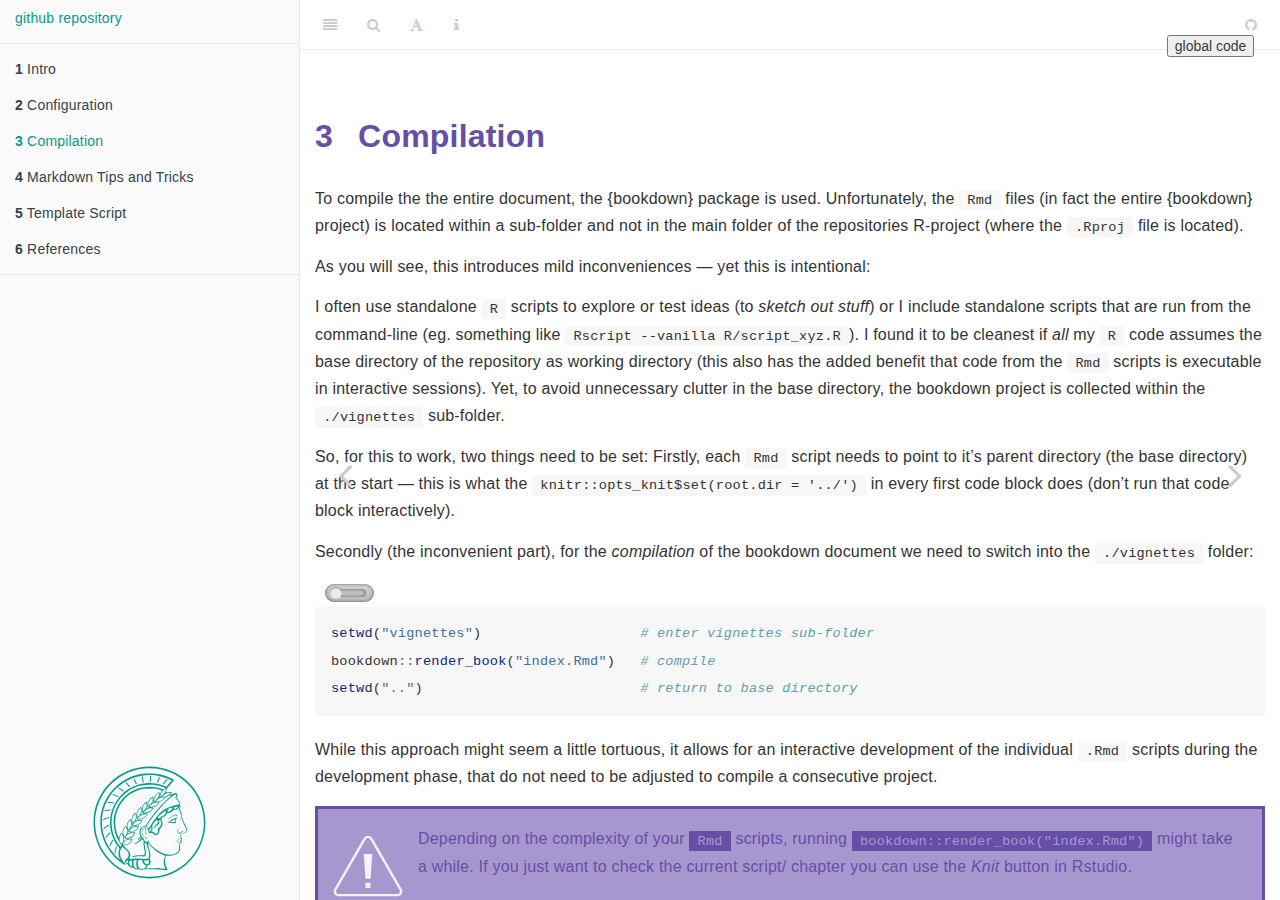
==== commit 61c2f8de: "dashes" ====
--- a/docs/compilation.html
+++ b/docs/compilation.html
@@ -24,7 +24,7 @@
 <meta name="author" content="Author Name" />
 
 
-<meta name="date" content="2021-02-04" />
+<meta name="date" content="2021-02-05" />
 
   <meta name="viewport" content="width=device-width, initial-scale=1" />
   <meta name="apple-mobile-web-app-capable" content="yes" />
@@ -717,12 +717,12 @@
 <h1><span class="header-section-number">3</span> Compilation</h1>
 <p>To compile the the entire document, the {bookdown} package is used.
 Unfortunately, the <code>Rmd</code> files (in fact the entire {bookdown} project) is located within a sub-folder and not in the main folder of the repositories R-project (where the <code>.Rproj</code> file is located).</p>
-<p>As you will see, this introduces mild inconveniences - yet this is intentional:</p>
+<p>As you will see, this introduces mild inconveniences — yet this is intentional:</p>
 <p>I often use standalone <code>R</code> scripts to explore or test ideas (to <em>sketch out stuff</em>) or I include standalone scripts that are run from the command-line (eg. something like <code>Rscript --vanilla R/script_xyz.R</code>).
 I found it to be cleanest if <em>all</em> my <code>R</code> code assumes the base directory of the repository as working directory (this also has the added benefit that code from the <code>Rmd</code> scripts is executable in interactive sessions).
 Yet, to avoid unnecessary clutter in the base directory, the bookdown project is collected within the <code>./vignettes</code> sub-folder.</p>
 <p>So, for this to work, two things need to be set:
-Firstly, each <code>Rmd</code> script needs to point to it’s parent directory (the base directory) at the start - this is what the <code>knitr::opts_knit$set(root.dir = '../')</code> in every first code block does (don’t run that code block interactively).</p>
+Firstly, each <code>Rmd</code> script needs to point to it’s parent directory (the base directory) at the start — this is what the <code>knitr::opts_knit$set(root.dir = '../')</code> in every first code block does (don’t run that code block interactively).</p>
 <p>Secondly (the inconvenient part), for the <em>compilation</em> of the bookdown document we need to switch into the <code>./vignettes</code> folder:</p>
 <div class="sourceCode" id="cb9"><pre class="sourceCode r"><code class="sourceCode r"><span id="cb9-1"><a href="compilation.html#cb9-1" aria-hidden="true" tabindex="-1"></a><span class="fu">setwd</span>(<span class="st">&quot;vignettes&quot;</span>)                   <span class="co"># enter vignettes sub-folder</span></span>
 <span id="cb9-2"><a href="compilation.html#cb9-2" aria-hidden="true" tabindex="-1"></a>bookdown<span class="sc">::</span><span class="fu">render_book</span>(<span class="st">&quot;index.Rmd&quot;</span>)   <span class="co"># compile</span></span>
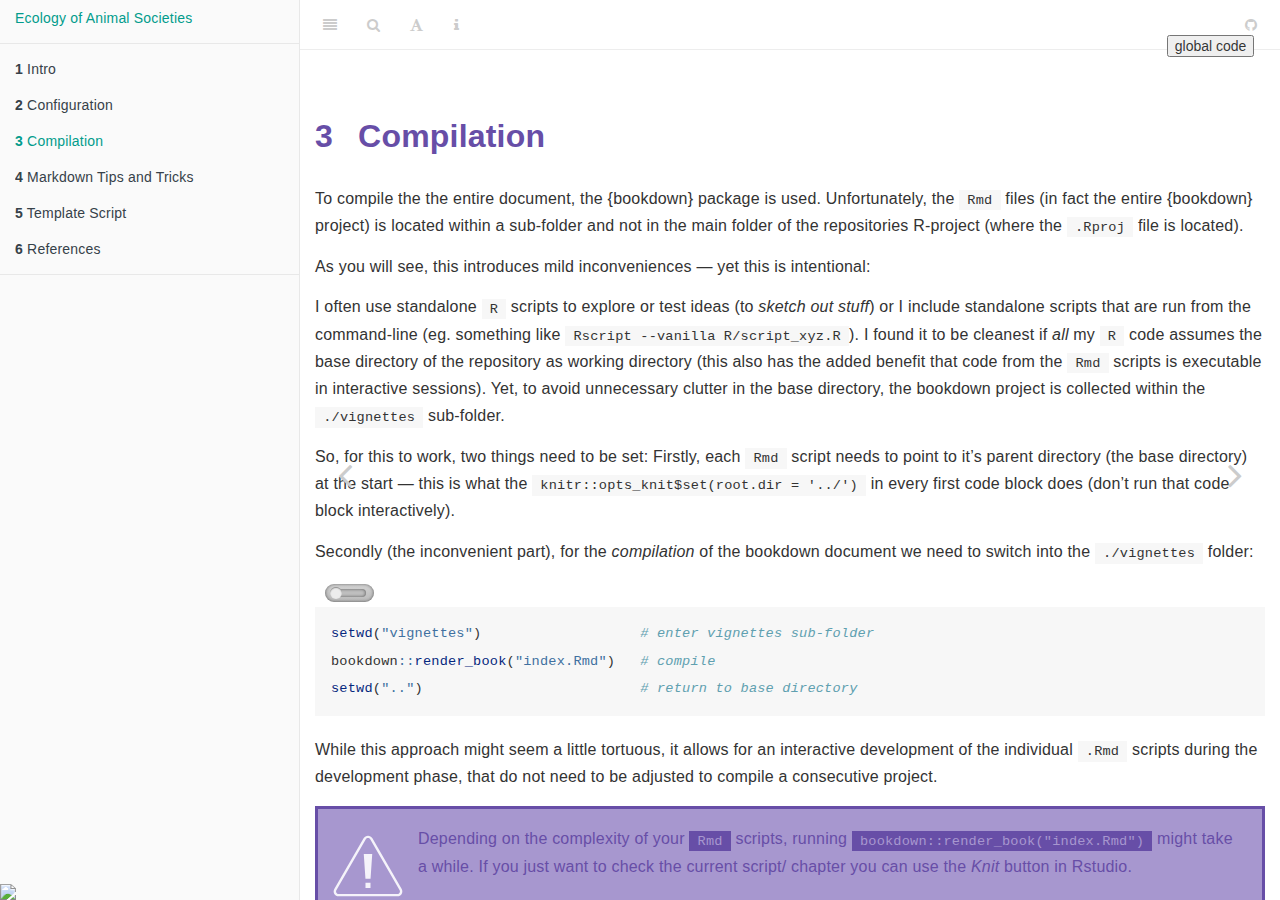
==== commit 0543b836: "add package deps to index" ====
--- a/docs/compilation.html
+++ b/docs/compilation.html
@@ -661,7 +661,7 @@
       <nav role="navigation">
 
 <ul class="summary">
-<li><a href="https://github.com/k-hench/eas_bookdown">github repository</a></li>
+<li><a href="https://www.ab.mpg.de/crofoot">Ecology of Animal Societies</a></li>
 
 <li class="divider"></li>
 <li class="chapter" data-level="1" data-path="index.html"><a href="index.html"><i class="fa fa-check"></i><b>1</b> Intro</a>
@@ -694,7 +694,7 @@
 <li class="chapter" data-level="5" data-path="template-script.html"><a href="template-script.html"><i class="fa fa-check"></i><b>5</b> Template Script</a></li>
 <li class="chapter" data-level="6" data-path="references.html"><a href="references.html"><i class="fa fa-check"></i><b>6</b> References</a></li>
 <li class="divider"></li>
-<img style="position:absolute; bottom:0px; left:0px; width:100%; pointer-events:none;" src="./img/eas_logo.svg">
+<img style="position:absolute; bottom:0px; left:0px; width:100%; pointer-events:none;" src="./img/eas_cropped.png">
 
 </ul>
 
@@ -724,9 +724,9 @@
 <p>So, for this to work, two things need to be set:
 Firstly, each <code>Rmd</code> script needs to point to it’s parent directory (the base directory) at the start — this is what the <code>knitr::opts_knit$set(root.dir = '../')</code> in every first code block does (don’t run that code block interactively).</p>
 <p>Secondly (the inconvenient part), for the <em>compilation</em> of the bookdown document we need to switch into the <code>./vignettes</code> folder:</p>
-<div class="sourceCode" id="cb9"><pre class="sourceCode r"><code class="sourceCode r"><span id="cb9-1"><a href="compilation.html#cb9-1" aria-hidden="true" tabindex="-1"></a><span class="fu">setwd</span>(<span class="st">&quot;vignettes&quot;</span>)                   <span class="co"># enter vignettes sub-folder</span></span>
-<span id="cb9-2"><a href="compilation.html#cb9-2" aria-hidden="true" tabindex="-1"></a>bookdown<span class="sc">::</span><span class="fu">render_book</span>(<span class="st">&quot;index.Rmd&quot;</span>)   <span class="co"># compile</span></span>
-<span id="cb9-3"><a href="compilation.html#cb9-3" aria-hidden="true" tabindex="-1"></a><span class="fu">setwd</span>(<span class="st">&quot;..&quot;</span>)                          <span class="co"># return to base directory</span></span></code></pre></div>
+<div class="sourceCode" id="cb11"><pre class="sourceCode r"><code class="sourceCode r"><span id="cb11-1"><a href="compilation.html#cb11-1" aria-hidden="true" tabindex="-1"></a><span class="fu">setwd</span>(<span class="st">&quot;vignettes&quot;</span>)                   <span class="co"># enter vignettes sub-folder</span></span>
+<span id="cb11-2"><a href="compilation.html#cb11-2" aria-hidden="true" tabindex="-1"></a>bookdown<span class="sc">::</span><span class="fu">render_book</span>(<span class="st">&quot;index.Rmd&quot;</span>)   <span class="co"># compile</span></span>
+<span id="cb11-3"><a href="compilation.html#cb11-3" aria-hidden="true" tabindex="-1"></a><span class="fu">setwd</span>(<span class="st">&quot;..&quot;</span>)                          <span class="co"># return to base directory</span></span></code></pre></div>
 <p>While this approach might seem a little tortuous, it allows for an interactive development of the individual <code>.Rmd</code> scripts during the development phase, that do not need to be adjusted to compile a consecutive project.</p>
 <div class="beware">
 <p>Depending on the complexity of your <code>Rmd</code> scripts, running <code>bookdown::render_book("index.Rmd")</code> might take a while.
